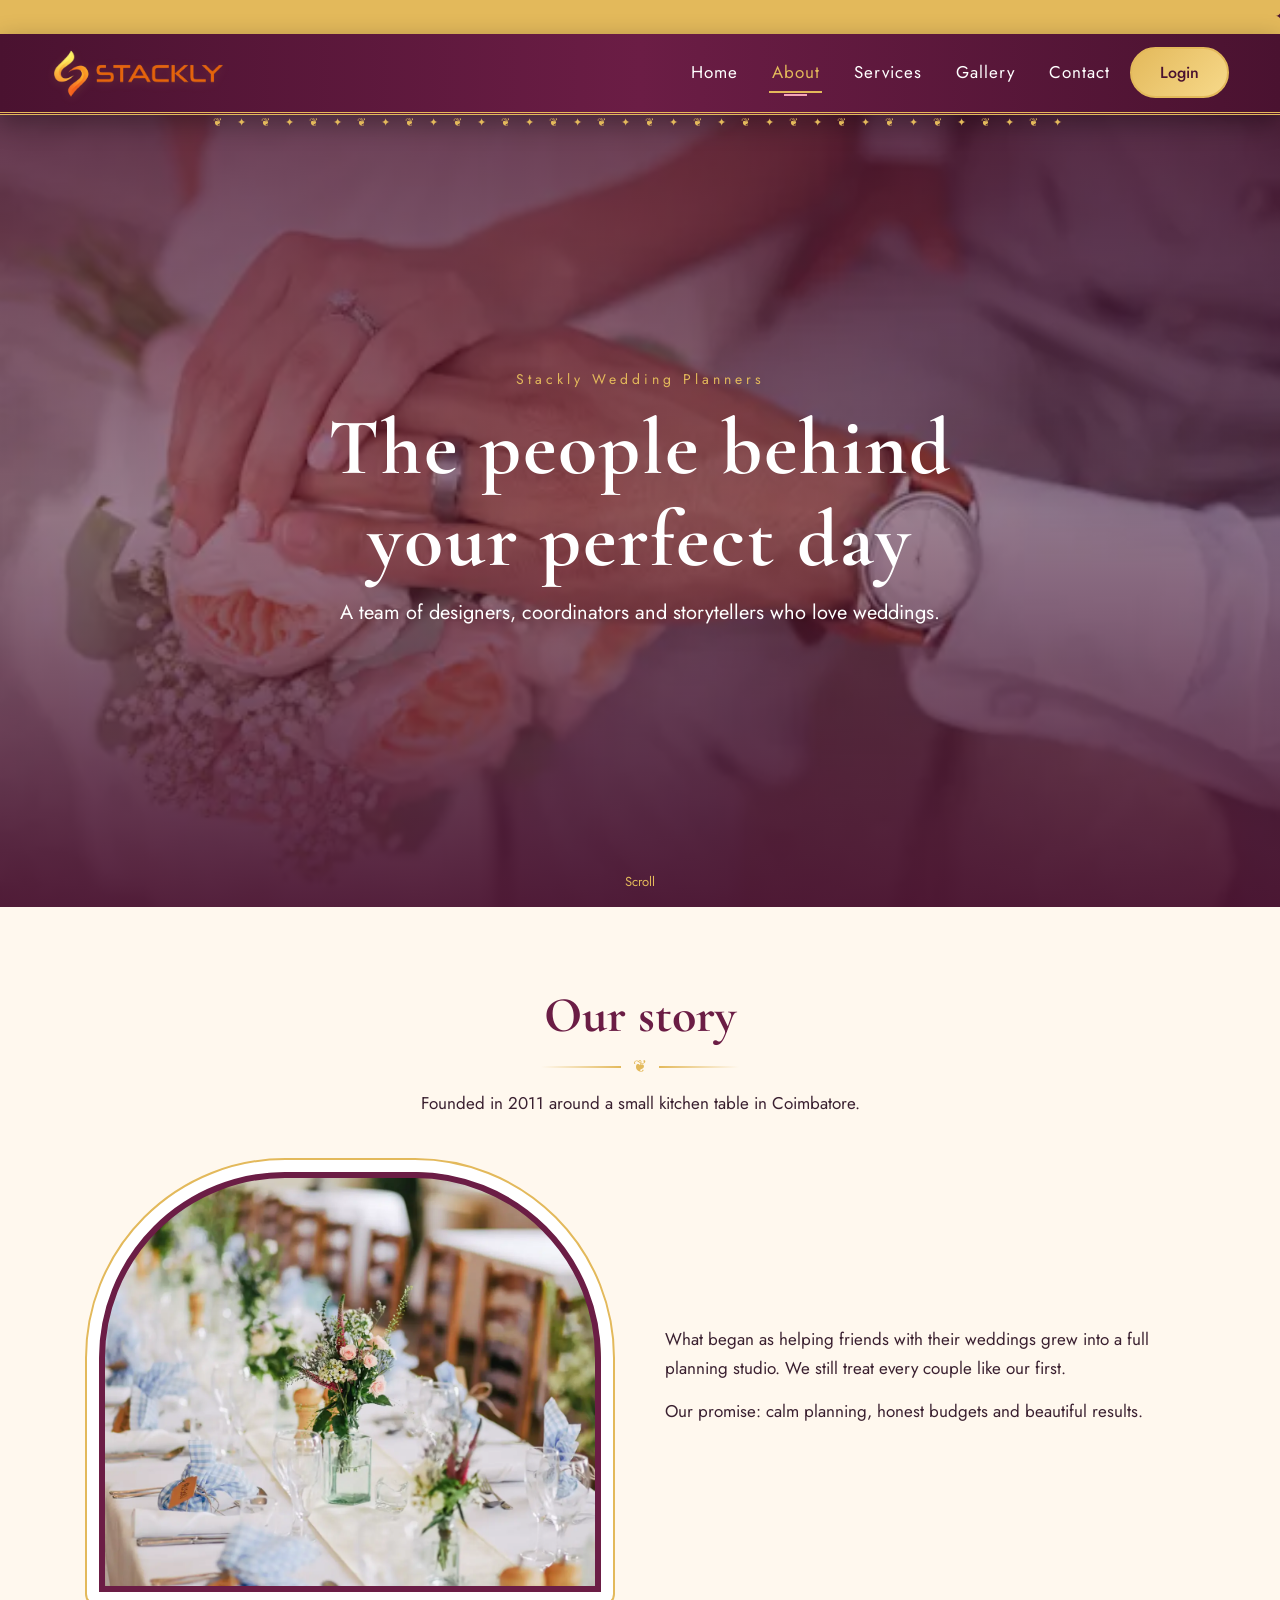
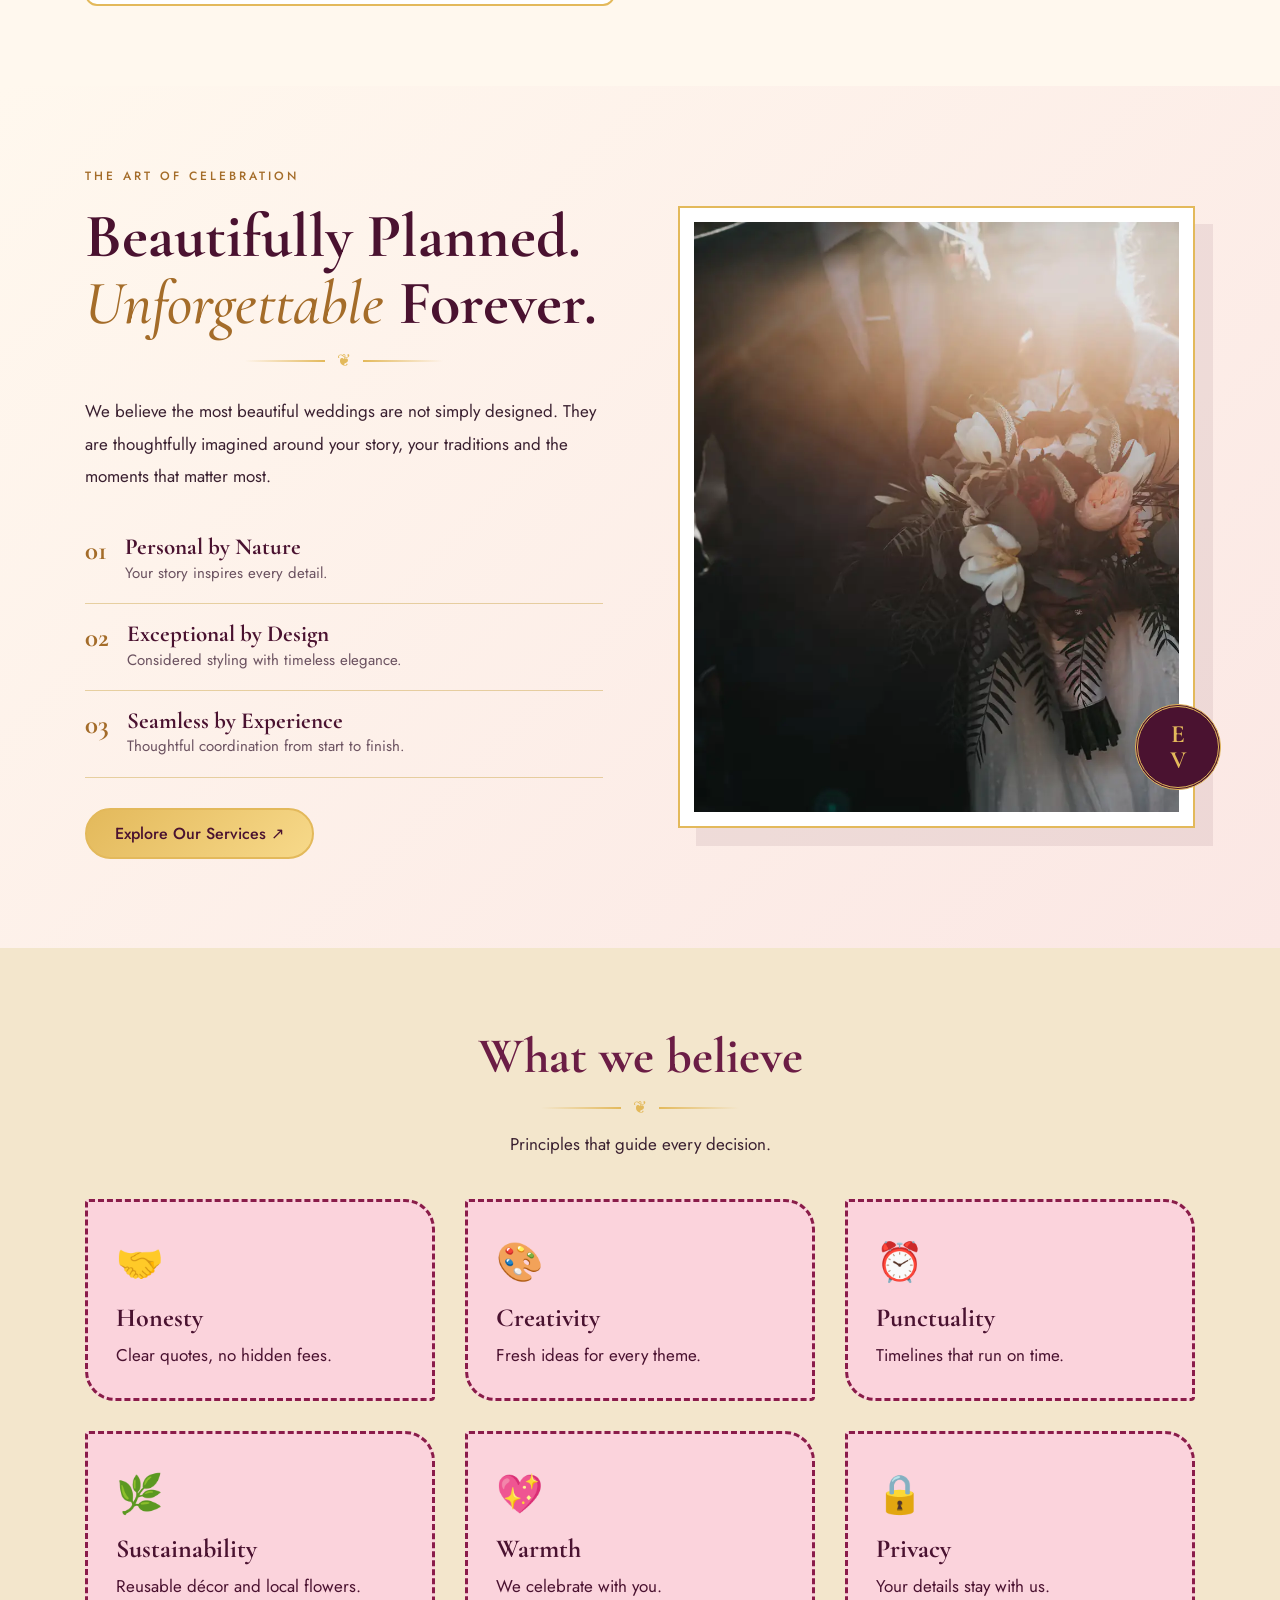
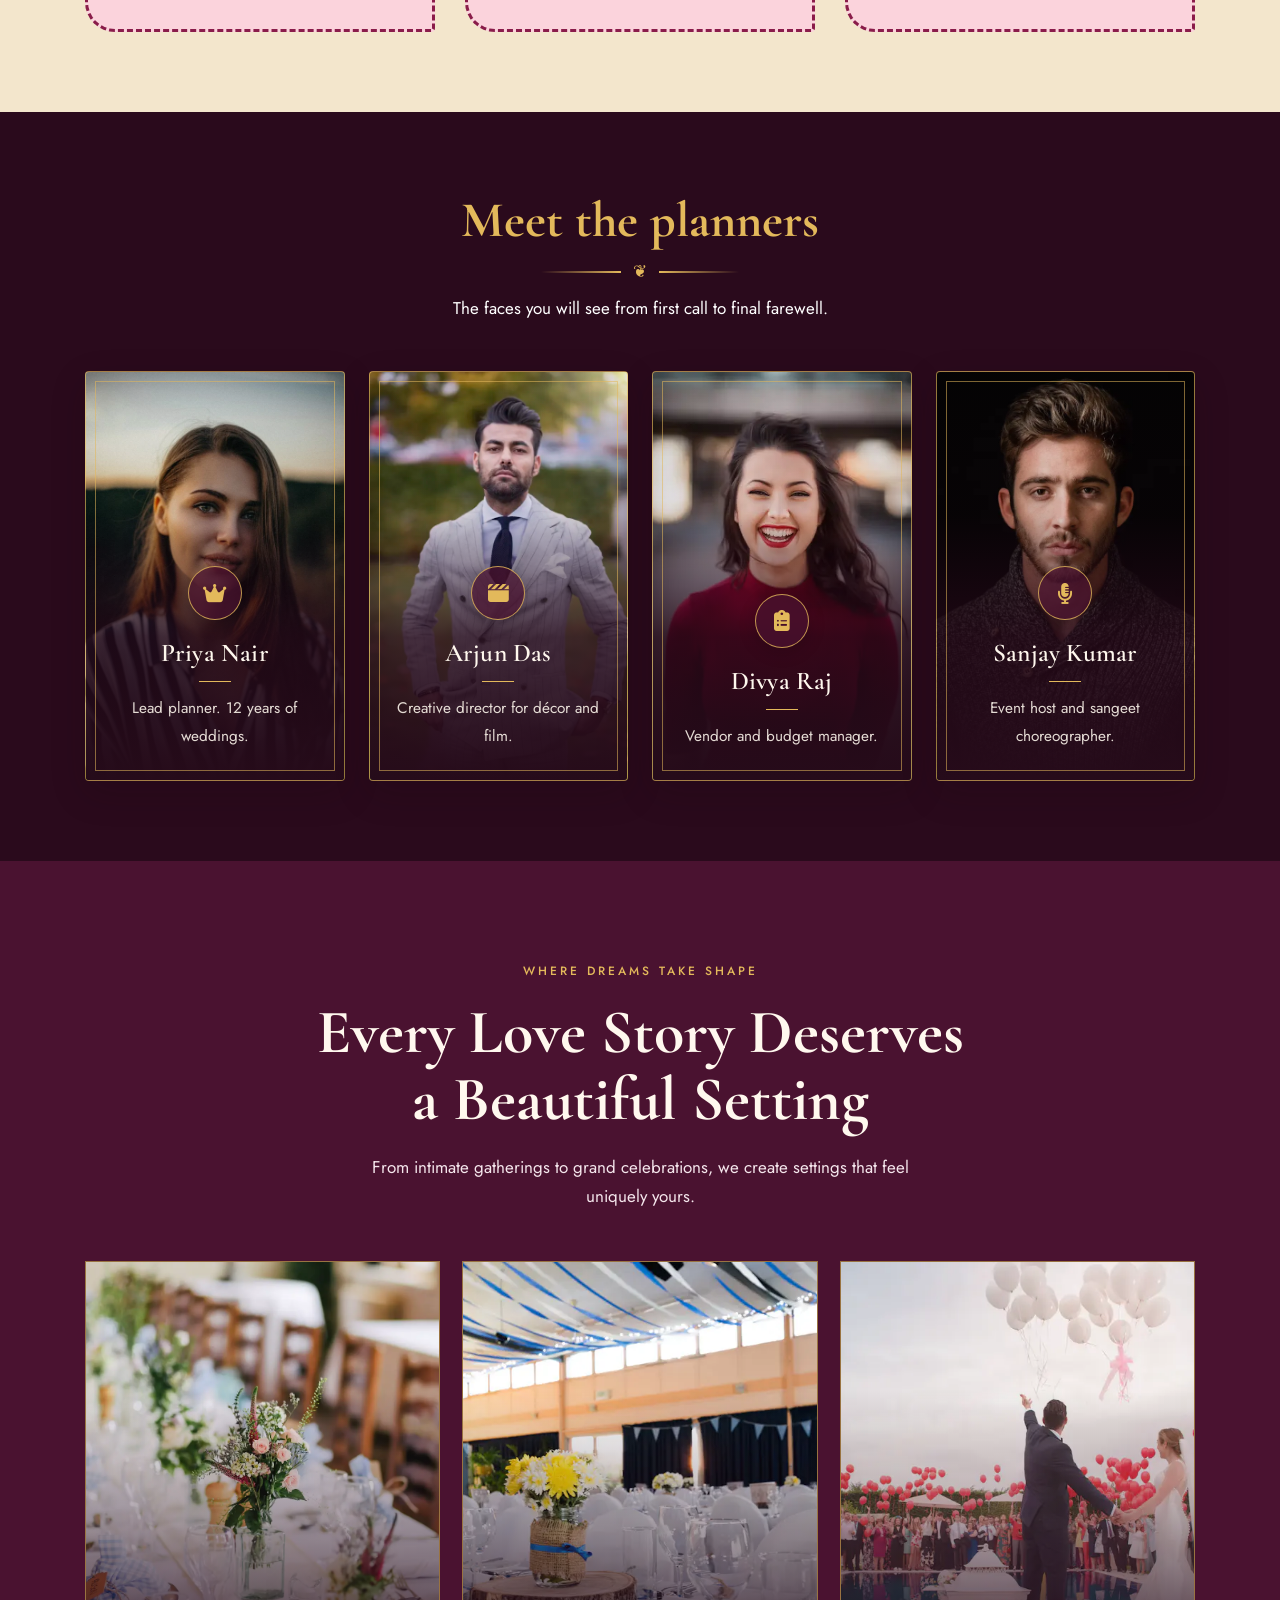
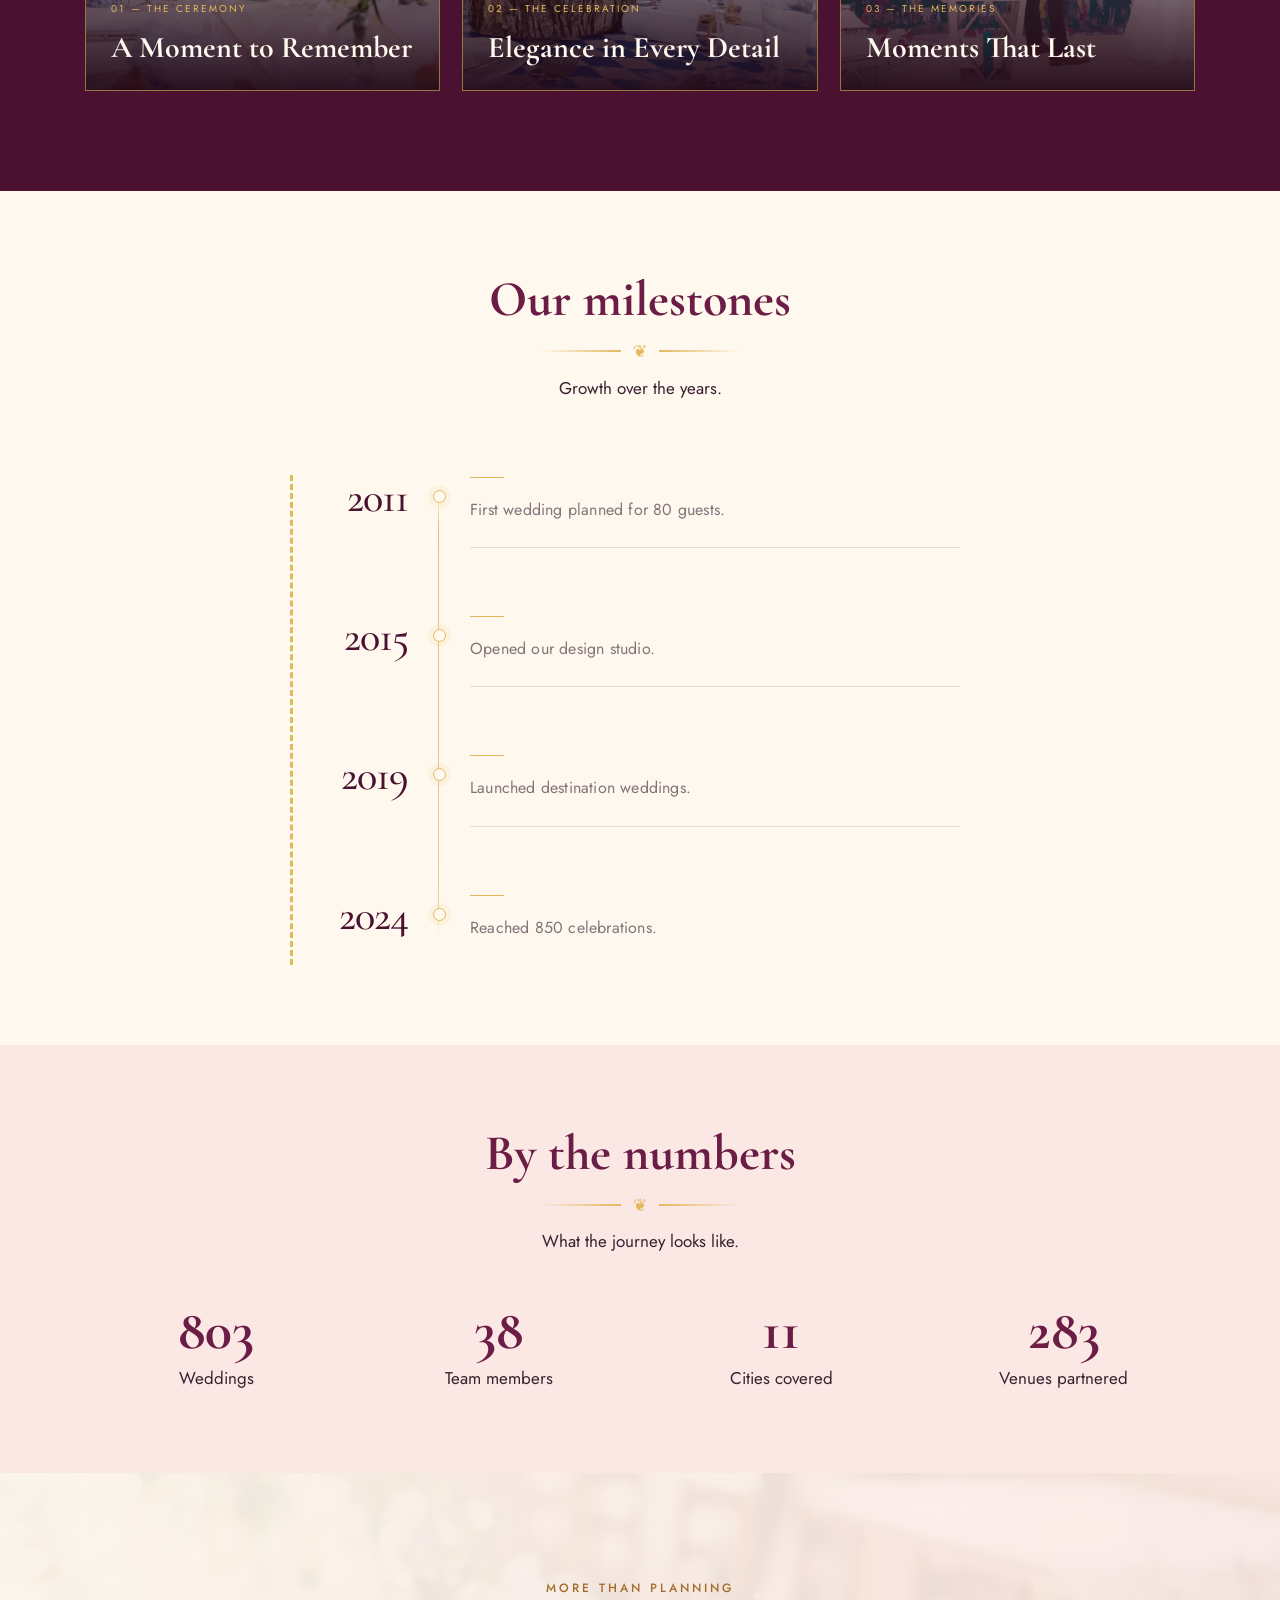
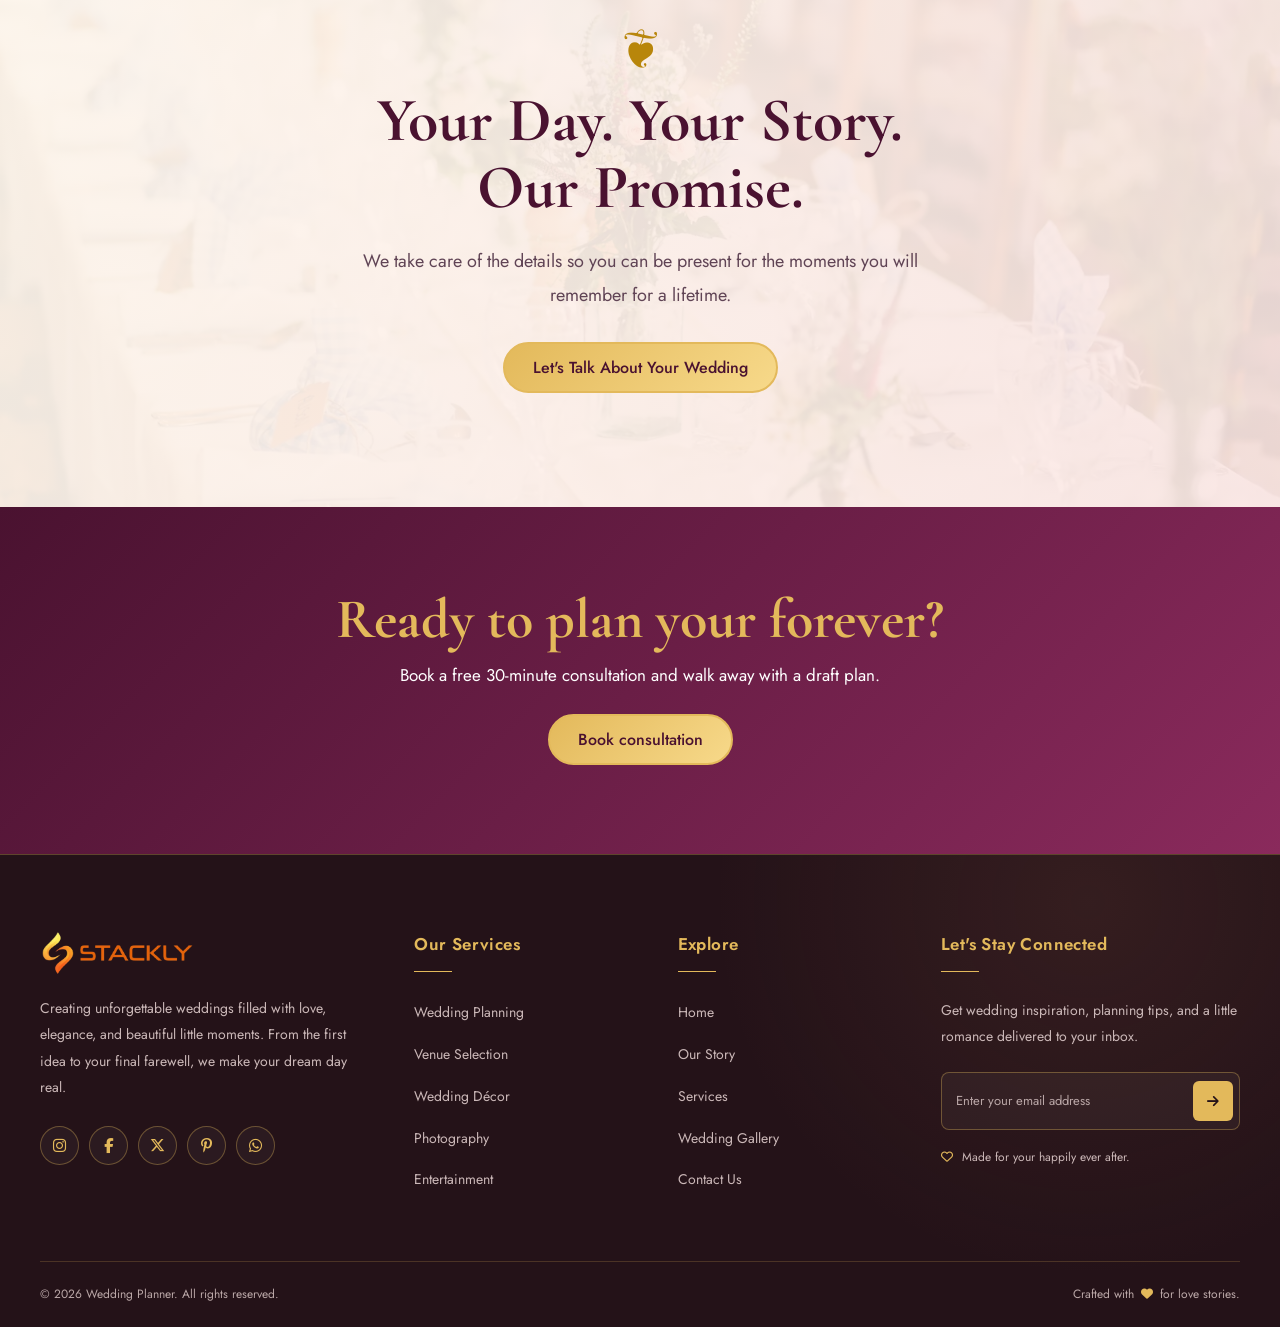
==== about.html @ e162fae7 "first commit" ====
<!doctype html>
<html lang="en">
  <head>
    <meta charset="utf-8" />
    <meta name="viewport" content="width=device-width,initial-scale=1" />
    <title>About | Stackly Wedding Planner</title>
    <link
      rel="stylesheet"
      href="https://cdnjs.cloudflare.com/ajax/libs/font-awesome/6.5.2/css/all.min.css"
    />
    <link rel="stylesheet" href="css/style.css" />
    <link rel="stylesheet" href="css/about.css" />
  </head>
  <body class="p-about">
    <div class="strip">
      <span>✦ Now booking 2026–27 wedding dates ✦ Free consultation ✦</span>
    </div>
    <header class="nav">
      <a class="logo" href="index.html">
        <img src="images/logo.webp"
             alt="Stackly"
             class="logo-img">
      </a>
      <button class="burger" aria-label="Menu" aria-expanded="false">
        <i></i><i></i><i></i>
      </button>
      <nav class="menu">
        <div class="menu-top">❦ Menu ❦</div>
        <a href="index.html" class="">Home</a
        ><a href="about.html" class="on">About</a
        ><a href="services.html" class="">Services</a
        ><a href="gallery.html" class="">Gallery</a
        ><a href="contact.html" class="">Contact</a
        ><button class="btn login-btn" data-login>Login</button>
      </nav>
    </header>
    <div class="shade"></div>






<!-- ================= LOGIN MODAL ================= -->

<div class="modal ev-modal" id="lm" role="dialog"
     aria-modal="true" aria-labelledby="loginTitle" aria-hidden="true">

  <div class="modal-backdrop" data-close></div>

  <div class="box ev-modal-box">

    <button class="x" type="button" aria-label="Close" data-close>×</button>

    <div class="ev-modal-brand">
      <a class="logo" href="index.html">
          <img src="images/logo.webp"
               alt="Stackly"
               class="logo-img">
      </a>
    </div>

    <div class="ev-modal-heading">
      <span class="ev-eyebrow">YOUR FOREVER STARTS HERE</span>
      <h2 id="loginTitle">Welcome <em>back.</em></h2>
      <p class="login-sub">Sign in to continue planning your beautiful day.</p>
      <div class="ev-ornament"><span></span>❦<span></span></div>
    </div>

    <div class="roles">
      <button type="button" class="role-card active" data-role="couple"
              aria-pressed="true">
        <span class="ev-role-icon">♡</span>
        <span><strong>Couple</strong><small>Plan our wedding</small></span>
        <span class="ev-role-check">✓</span>
      </button>

      <button type="button" class="role-card" data-role="planner"
              aria-pressed="false">
        <span class="ev-role-icon">✧</span>
        <span><strong>Planner</strong><small>Manage celebrations</small></span>
        <span class="ev-role-check">✓</span>
      </button>
    </div>

    <form id="loginForm" novalidate>

      <div class="ev-field">
        <label id="emailLabel" for="email">Email Address</label>
        <div class="ev-input-wrap">
          <span class="ev-field-icon">✉</span>
          <input id="email" name="email" type="email"
                 placeholder="you@example.com" autocomplete="email" required>
        </div>
      </div>

      <div class="ev-field">
        <label for="password">Password</label>
        <div class="ev-input-wrap">
          <span class="ev-field-icon">♧</span>
          <input id="password" name="password" type="password"
                 placeholder="Enter your password"
                 autocomplete="current-password" required>
          <button type="button" id="pwdToggle" class="ev-password-toggle"
                  aria-label="Show password"></button>
        </div>
      </div>

      <div class="ev-form-options">
        <label class="check">
          <input type="checkbox" name="remember">
          <span>Remember me</span>
        </label>
        <a href="contact.html">Need help?</a>
      </div>

      <p id="loginError" class="ev-message" role="status"
         aria-live="polite"></p>

      <button class="btn login-btn ev-submit" type="submit">
        <span id="btnText">Sign in as Couple</span>
        <span class="ev-submit-arrow">↗</span>
      </button>
    </form>

    <div class="ev-modal-switch">
      New to Stackly?
      <button type="button" data-open-signup>Create an account ↗</button>
    </div>

    <p class="ev-modal-footnote">♡ &nbsp; Made for your once-in-a-lifetime.</p>
  </div>
</div>


<!-- ================= SIGNUP MODAL ================= -->

<div class="modal ev-modal" id="sm" role="dialog"
     aria-modal="true" aria-labelledby="signupTitle" aria-hidden="true">

  <div class="modal-backdrop" data-close></div>

  <div class="box ev-modal-box ev-signup-box">

    <button class="x" id="signupClose" type="button"
            aria-label="Close">×</button>

    <div class="ev-modal-brand">
      <a class="logo" href="index.html">
          <img src="images/logo.webp"
               alt="Stackly"
               class="logo-img">
      </a>
    </div>

    <div class="ev-modal-heading">
      <span class="ev-eyebrow">BEGIN YOUR NEXT CHAPTER</span>
      <h2 id="signupTitle">Make it <em>forever.</em></h2>
      <p>Create an account to start planning your perfect celebration.</p>
      <div class="ev-ornament"><span></span>❦<span></span></div>
    </div>

    <form id="signupForm" novalidate>

      <div class="ev-field">
        <label for="name">Full Name</label>
        <div class="ev-input-wrap">
          <span class="ev-field-icon">♙</span>
          <input id="name" name="name" type="text"
                 placeholder="Enter your full name" autocomplete="name" required>
        </div>
      </div>

      <div class="ev-field">
        <label for="signupEmail">Email Address</label>
        <div class="ev-input-wrap">
          <span class="ev-field-icon">✉</span>
          <input id="signupEmail" name="email" type="email"
                 placeholder="you@example.com" autocomplete="email" required>
        </div>
      </div>

      <div class="ev-field">
        <label for="signupPassword">Create Password</label>
        <div class="ev-input-wrap">
          <span class="ev-field-icon">♧</span>
          <input id="signupPassword" name="password" type="password"
                 placeholder="Create a strong password"
                 autocomplete="new-password" required>
          <button type="button" id="togglePassword"
                  class="ev-password-toggle" aria-label="Show password">
            <i class="fa-regular fa-eye"></i>
          </button>
        </div>
      </div>

      <div class="ev-field">
        <label for="confirmPassword">Confirm Password</label>
        <div class="ev-input-wrap">
          <span class="ev-field-icon">♧</span>
          <input id="confirmPassword" name="confirmPassword" type="password"
                 placeholder="Re-enter your password"
                 autocomplete="new-password" required>
          <button type="button" id="toggleConfirmPassword"
                  class="ev-password-toggle" aria-label="Show password">
            <i class="fa-regular fa-eye"></i>
          </button>
        </div>
      </div>

      <label class="check-row ev-terms">
        <input type="checkbox" name="terms" required>
        <span>I agree to the <a href="terms.html">Terms</a> and
          <a href="privacy.html">Privacy Policy</a>.</span>
      </label>

      <button class="btn submit-btn ev-submit" type="submit">
        <span>Create Account</span>
        <span class="ev-submit-arrow">↗</span>
      </button>
    </form>

    <div class="ev-modal-switch">
      Already have an account?
      <button type="button" data-open-login>Sign in ↗</button>
    </div>

    <p class="ev-modal-footnote">♡ &nbsp; Your story, beautifully yours.</p>
  </div>
</div>

    <main>

<!-- ======================================================== -->

      <section class="hero">
        <div class="hero-img">
          <img
            class=""
            loading="lazy"
            src="images/img8.webp"
            alt="Wedding moment"
            onerror="this.style.background = '#c9a24b'"
          />
        </div>
        <div class="hero-in">
          <p class="kick">Stackly Wedding Planners</p>
          <h1>The people behind your perfect day</h1>
          <p>
            A team of designers, coordinators and storytellers who love
            weddings.
          </p>
        </div>
        <div class="scroll">Scroll</div>
      </section>

<!-- ======================================================== -->

      <section class="sec ivory" id="">
        <div class="wrap">
          <header class="sh reveal">
            <h2>Our story</h2>
            <div class="orn"><i></i>❦<i></i></div>
            <p>Founded in 2011 around a small kitchen table in Coimbatore.</p>
          </header>
          <div class="split">
            <div class="reveal">
              <div class="frame">
                <img
                  class=""
                  loading="lazy"
                  src="images/img5.webp"
                  alt="Wedding moment"
                  onerror="this.style.background = '#c9a24b'"
                />
              </div>
            </div>
            <div class="reveal">
              <p>
                What began as helping friends with their weddings grew into a
                full planning studio. We still treat every couple like our
                first.
              </p>
              <p>
                Our promise: calm planning, honest budgets and beautiful
                results.
              </p>
            </div>
          </div>
        </div>
      </section>

<!-- ======================================================== -->

<section class="signature sec">
  <div class="wrap signature-layout">
    

    <div class="signature-content reveal">
      <span class="premium-kicker">THE ART OF CELEBRATION</span>
      <h2>Beautifully Planned.<br><em>Unforgettable</em> Forever.</h2>
      <div class="orn"><i></i>❦<i></i></div>

      <p>
        We believe the most beautiful weddings are not simply
        designed. They are thoughtfully imagined around your
        story, your traditions and the moments that matter most.
      </p>

      <div class="signature-points">
        <div>
          <span>01</span>
          <div>
            <h3>Personal by Nature</h3>
            <p>Your story inspires every detail.</p>
          </div>
        </div>
        <div>
          <span>02</span>
          <div>
            <h3>Exceptional by Design</h3>
            <p>Considered styling with timeless elegance.</p>
          </div>
        </div>
        <div>
          <span>03</span>
          <div>
            <h3>Seamless by Experience</h3>
            <p>Thoughtful coordination from start to finish.</p>
          </div>
        </div>
      </div>

      <a href="error.html" class="btn">Explore Our Services ↗</a>
    </div>

    <div class="signature-photo reveal">
      <img
        src="images/img1.webp"
        alt="Elegant wedding celebration"
        loading="lazy"
      />
      <div class="signature-stamp">E<br>V</div>
    </div>

  </div>
</section>

<!-- ======================================================== -->

      <section class="sec champ" id="">
        <div class="wrap">
          <header class="sh reveal">
            <h2>What we believe</h2>
            <div class="orn"><i></i>❦<i></i></div>
            <p>Principles that guide every decision.</p>
          </header>
          <div class="grid">
            <article class="card reveal">
              <span class="ic">🤝</span>
              <h3>Honesty</h3>
              <p>Clear quotes, no hidden fees.</p>
            </article>
            <article class="card reveal">
              <span class="ic">🎨</span>
              <h3>Creativity</h3>
              <p>Fresh ideas for every theme.</p>
            </article>
            <article class="card reveal">
              <span class="ic">⏰</span>
              <h3>Punctuality</h3>
              <p>Timelines that run on time.</p>
            </article>
            <article class="card reveal">
              <span class="ic">🌿</span>
              <h3>Sustainability</h3>
              <p>Reusable décor and local flowers.</p>
            </article>
            <article class="card reveal">
              <span class="ic">💖</span>
              <h3>Warmth</h3>
              <p>We celebrate with you.</p>
            </article>
            <article class="card reveal">
              <span class="ic">🔒</span>
              <h3>Privacy</h3>
              <p>Your details stay with us.</p>
            </article>
          </div>
        </div>
      </section>

<!-- ======================================================== -->

      <section class="sec wine dk" id="">
        <div class="wrap">
          <header class="sh reveal">
            <h2>Meet the planners</h2>
            <div class="orn"><i></i>❦<i></i></div>
            <p>The faces you will see from first call to final farewell.</p>
          </header>
          <div class="grid">
            <article class="card reveal">
              <span class="ic"><i class="fa-solid fa-crown"></i></span>
              <h3>Priya Nair</h3>
              <p>Lead planner. 12 years of weddings.</p>
            </article>
            <article class="card reveal">
              <span class="ic"><i class="fa-solid fa-clapperboard"></i></span>
              <h3>Arjun Das</h3>
              <p>Creative director for décor and film.</p>
            </article>
            <article class="card reveal">
              <span class="ic"><i class="fa-solid fa-clipboard-list"></i></span>
              <h3>Divya Raj</h3>
              <p>Vendor and budget manager.</p>
            </article>
            <article class="card reveal">
              <span class="ic"><i class="fa-solid fa-microphone-lines"></i></span>
              <h3>Sanjay Kumar</h3>
              <p>Event host and sangeet choreographer.</p>
            </article>
          </div>
        </div>
      </section>

<!-- ======================================================== -->

<section class="about-inspiration">
  <div class="wrap">
    <div class="inspiration-heading reveal">
      <span class="premium-kicker">WHERE DREAMS TAKE SHAPE</span>
      <h2>Every Love Story Deserves<br>a Beautiful Setting</h2>
      <p>
        From intimate gatherings to grand celebrations,
        we create settings that feel uniquely yours.
      </p>
    </div>

    <div class="inspiration-grid">
      <a href="error.html" class="inspiration-card reveal">
        <img
          src="images/img5.webp"
          alt="Romantic wedding ceremony"
          loading="lazy"
        />
        <div>
          <span>01 — THE CEREMONY</span>
          <h3>A Moment to Remember</h3>
        </div>
      </a>

      <a href="error.html" class="inspiration-card inspiration-tall reveal">
        <img
          src="images/img4.webp"
          alt="Beautiful wedding reception details"
          loading="lazy"
        />
        <div>
          <span>02 — THE CELEBRATION</span>
          <h3>Elegance in Every Detail</h3>
        </div>
      </a>

      <a href="error.html" class="inspiration-card reveal">
        <img
          src="images/img3.webp"
          alt="Couple celebrating their wedding"
          loading="lazy"
        />
        <div>
          <span>03 — THE MEMORIES</span>
          <h3>Moments That Last</h3>
        </div>
      </a>
    </div>
  </div>
</section>

<!-- ======================================================== -->

      <section class="sec ivory" id="">
        <div class="wrap">
          <header class="sh reveal">
            <h2>Our milestones</h2>
            <div class="orn"><i></i>❦<i></i></div>
            <p>Growth over the years.</p>
          </header>
          <ol class="tl">
            <li class="reveal">
              <h3>2011</h3>
              <p>First wedding planned for 80 guests.</p>
            </li>
            <li class="reveal">
              <h3>2015</h3>
              <p>Opened our design studio.</p>
            </li>
            <li class="reveal">
              <h3>2019</h3>
              <p>Launched destination weddings.</p>
            </li>
            <li class="reveal">
              <h3>2024</h3>
              <p>Reached 850 celebrations.</p>
            </li>
          </ol>
        </div>
      </section>

<!-- ======================================================== -->

      <section class="sec blush" id="">
        <div class="wrap">
          <header class="sh reveal">
            <h2>By the numbers</h2>
            <div class="orn"><i></i>❦<i></i></div>
            <p>What the journey looks like.</p>
          </header>
          <div class="stats">
            <div class="stat reveal">
              <b data-count="850">0</b><span>Weddings</span>
            </div>
            <div class="stat reveal">
              <b data-count="40">0</b><span>Team members</span>
            </div>
            <div class="stat reveal">
              <b data-count="12">0</b><span>Cities covered</span>
            </div>
            <div class="stat reveal">
              <b data-count="300">0</b><span>Venues partnered</span>
            </div>
          </div>
        </div>
      </section>

<!-- ======================================================= -->

<section class="vows-promise">
  <div class="wrap promise-inner reveal">
    <span class="premium-kicker">MORE THAN PLANNING</span>

    <div class="promise-symbol">❦</div>

    <h2>Your Day. Your Story.<br>Our Promise.</h2>

    <p>
      We take care of the details so you can be present
      for the moments you will remember for a lifetime.
    </p>

    <a href="error.html" class="btn">Let's Talk About Your Wedding</a>
  </div>
</section>

<!-- ======================================================== -->
      <section class="sec cta">
        <div class="wrap reveal">
          <h2>Ready to plan your forever?</h2>
          <p>
            Book a free 30-minute consultation and walk away with a draft plan.
          </p>
          <a class="btn" href="error.html">Book consultation</a>
        </div>
      </section>
    </main>

<!-- ==================== Footer ==================== -->


<footer class="site-footer wedding-footer">
  <div class="container">

    <div class="footer-grid">

      <!-- Brand -->
      <div class="footer-brand">
        <a href="index.html" class="brand">
          <img
            src="images/logo.webp"
            alt="Wedding Planner"
            class="brand-logo"
          >
        </a>

        <p>
          Creating unforgettable weddings filled with love,
          elegance, and beautiful little moments. From the first
          idea to your final farewell, we make your dream day real.
        </p>

        <div class="footer-social">
          <a href="error.html" aria-label="Instagram">
            <i class="fa-brands fa-instagram"></i>
          </a>
          <a href="error.html" aria-label="Facebook">
            <i class="fa-brands fa-facebook-f"></i>
          </a>
          <a href="error.html" aria-label="X">
            <i class="fa-brands fa-x-twitter"></i>
          </a>
          <a href="error.html" aria-label="Pinterest">
            <i class="fa-brands fa-pinterest-p"></i>
          </a>
          <a href="error.html" aria-label="WhatsApp">
            <i class="fa-brands fa-whatsapp"></i>
          </a>
        </div>
      </div>

      <!-- Services -->
      <div class="footer-col">
        <h4>Our Services</h4>
        <ul>
          <li><a href="services.html">Wedding Planning</a></li>
          <li><a href="services.html">Venue Selection</a></li>
          <li><a href="services.html">Wedding Décor</a></li>
          <li><a href="services.html">Photography</a></li>
          <li><a href="services.html">Entertainment</a></li>
        </ul>
      </div>

      <!-- Quick Links -->
      <div class="footer-col">
        <h4>Explore</h4>
        <ul>
          <li><a href="index.html">Home</a></li>
          <li><a href="about.html">Our Story</a></li>
          <li><a href="services.html">Services</a></li>
          <li><a href="gallery.html">Wedding Gallery</a></li>
          <li><a href="contact.html">Contact Us</a></li>
        </ul>
      </div>

      <!-- Newsletter -->
      <div class="footer-col footer-news">
        <h4>Let's Stay Connected</h4>
        <p>
          Get wedding inspiration, planning tips, and a little
          romance delivered to your inbox.
        </p>

        <form class="footer-news-form"
              onsubmit="window.location.href='error.html'; return false;">
          <input
            type="email"
            placeholder="Enter your email address"
            aria-label="Email address"
            required
          >
          <button type="submit" aria-label="Subscribe">
            <i class="fa-solid fa-arrow-right"></i>
          </button>
        </form>

        <span class="footer-note">
          <i class="fa-regular fa-heart"></i>
          Made for your happily ever after.
        </span>
      </div>

    </div>

    <!-- Bottom -->
    <div class="footer-bottom">
      <span>
        &copy; <span id="footer-year"></span>
        Wedding Planner. All rights reserved.
      </span>

      <span class="footer-credit">
        Crafted with <i class="fa-solid fa-heart"></i> for love stories.
      </span>
    </div>

  </div>
</footer>

    <script src="js/common.js"></script>
    <script src="js/login.js"></script>
    <script src="js/signup.js"></script>
    <script src="js/about.js"></script>
  </body>
</html>
---- css/style.css ----
@import url('https://fonts.googleapis.com/css2?family=Cormorant+Garamond:wght@500;700&family=Jost:wght@300;400;500&display=swap');
:root{--wine:#4a1230;--wine2:#6b1d45;--gold:#e3b95b;--rose:#f4a6b8;--ivory:#fff8ee;--blush:#fbe7e4;--champ:#f3e6cc}
*{box-sizing:border-box;margin:0}html{scroll-behavior:smooth}
body{font:400 17px/1.7 Jost,sans-serif;color:#3a2030;background:var(--wine);overflow-x:hidden}
h1,h2,h3,.logo span{font-family:'Cormorant Garamond',serif;line-height:1.15}
.wrap{max-width:1150px;margin:auto;padding:0 20px}img{max-width:100%;display:block}
.strip{background:var(--gold);color:var(--wine);text-align:center;font-size:14px;padding:5px;overflow:hidden;white-space:nowrap}
.strip span{display:inline-block;animation:mq 18s linear infinite;padding-left:100%}@keyframes mq{to{transform:translateX(-100%)}}
.nav{position:sticky;top:0;z-index:50;display:flex;justify-content:space-between;align-items:center;padding:10px 4%;background:linear-gradient(90deg,var(--wine),var(--wine2),var(--wine));border-bottom:3px double var(--gold);box-shadow:0 8px 25px #0005}
.nav::after{content:"❦ ✦ ❦ ✦ ❦ ✦ ❦ ✦ ❦ ✦ ❦ ✦ ❦ ✦ ❦ ✦ ❦ ✦ ❦ ✦ ❦ ✦ ❦ ✦ ❦ ✦ ❦ ✦ ❦ ✦ ❦ ✦ ❦ ✦ ❦ ✦";position:absolute;left:0;right:0;bottom:-20px;font-size:11px;color:var(--gold);text-align:center;overflow:hidden;white-space:nowrap;letter-spacing:6px;pointer-events:none}
.logo{display:flex;align-items:center;gap:8px;text-decoration:none;color:var(--gold);font-size:28px}.logo svg{animation:spin 8s ease-in-out infinite}@keyframes spin{50%{transform:rotate(20deg) scale(1.1)}}
.menu{display:flex;align-items:center;gap:6px}.menu-top{display:none}
.menu a{color:#fff;text-decoration:none;padding:8px 14px;position:relative;letter-spacing:1px}
.menu a::before,.menu a::after{content:"";position:absolute;left:50%;bottom:2px;width:0;height:2px;background:var(--gold);transition:.4s}
.menu a::after{bottom:-1px;background:var(--rose)}.menu a:hover::before,.menu a.on::before{width:70%;left:15%}.menu a:hover::after,.menu a.on::after{width:30%;left:35%}
.menu a.on{color:var(--gold)}
.btn{display:inline-block;padding:12px 28px;border:2px solid var(--gold);border-radius:40px;background:linear-gradient(135deg,var(--gold),#f7d98a);color:var(--wine);font:500 16px Jost;cursor:pointer;text-decoration:none;position:relative;overflow:hidden;transition:.3s}
.btn::after{content:"";position:absolute;top:0;left:-80%;width:50%;height:100%;background:#fff8;transform:skewX(-25deg);animation:shine 3s infinite}@keyframes shine{to{left:150%}}
.btn:hover{transform:translateY(-3px);box-shadow:0 8px 20px #0006}.btn.ghost{background:transparent;color:#fff}
.burger{display:none;background:none;border:2px solid var(--gold);border-radius:8px;padding:8px;cursor:pointer;z-index:70}.burger i{display:block;width:24px;height:2px;background:var(--gold);margin:5px 0;transition:.3s}
.hero{position:relative;min-height:88vh;display:grid;place-items:center;text-align:center;color:#fff;overflow:hidden}
.hero-img,.hero-img img{position:absolute;inset:0;width:100%;height:100%;object-fit:cover}.hero-img img{animation:kb 20s ease-in-out infinite alternate}@keyframes kb{to{transform:scale(1.15)}}
.hero::before{content:"";position:absolute;inset:0;background:linear-gradient(#4a1230cc,#4a123088 50%,#4a1230ee);z-index:1}
.hero-in{position:relative;z-index:2;max-width:800px;padding:20px}.hero h1{font-size:clamp(40px,7vw,80px);margin:10px 0;animation:rise 1.2s both}
.hero-in>p:not(.kick){font-size:20px;margin-bottom:24px;animation:rise 1.2s .3s both}.hero-in .btn{animation:rise 1.2s .6s both}.kick{color:var(--gold);letter-spacing:4px;font-size:14px}
@keyframes rise{from{opacity:0;transform:translateY(40px);filter:blur(8px)}}
.scroll{position:absolute;bottom:14px;z-index:2;color:var(--gold);font-size:13px;animation:bob 2s infinite}@keyframes bob{50%{transform:translateY(8px)}}
.sec{padding:80px 0}.ivory{background:var(--ivory)}.blush{background:var(--blush)}.champ{background:var(--champ)}.wine{background:#2a0a1c}.dk,.dk .sh h2,.dk .sh p,.dk .tl p,.dk .tl h3,.dk summary,.dk .faq p,.dk .stat{color:#fff}
.sh{text-align:center;margin-bottom:40px}.sh h2{font-size:clamp(32px,4.5vw,50px);color:var(--wine2)}.sh p{max-width:600px;margin:auto}.dk .sh h2{color:var(--gold)}
.orn{display:flex;align-items:center;justify-content:center;gap:12px;color:var(--gold);margin:8px 0}.orn i{width:80px;height:2px;background:linear-gradient(90deg,transparent,var(--gold))}.orn i:last-child{transform:scaleX(-1)}
.grid{display:grid;grid-template-columns:repeat(auto-fit,minmax(250px,1fr));gap:26px}
.card{padding:28px;transition:.4s}.card:hover{transform:translateY(-8px) rotate(var(--r,0deg))}.card h3{font-size:26px;margin:8px 0}.ic{font-size:38px;display:inline-block;animation:pop 3s infinite}@keyframes pop{50%{transform:scale(1.2) rotate(8deg)}}
.split{display:grid;grid-template-columns:1fr 1fr;gap:50px;align-items:center}.split.rev>:first-child{order:2}.split p{margin-bottom:14px}
.frame{padding:12px;border:2px solid var(--gold);outline:6px solid var(--wine2);outline-offset:-20px;border-radius:200px 200px 12px 12px;overflow:hidden;background:#fff}.frame img{border-radius:190px 190px 6px 6px;width:100%;height:420px;object-fit:cover}
.ticks{list-style:none;margin-bottom:20px}.ticks li::before{content:"❤ ";color:#c2185b}
.count{text-align:center}.count input{padding:10px;border:2px solid var(--wine2);border-radius:10px;font:inherit;margin-bottom:20px}
#cd{display:flex;gap:16px;justify-content:center;flex-wrap:wrap}#cd div{width:120px;padding:18px;background:var(--wine);color:var(--gold);border:3px double var(--gold);border-radius:50% 50% 12px 12px;font-size:14px}#cd b{display:block;font:700 40px 'Cormorant Garamond'}
.stats{display:grid;grid-template-columns:repeat(auto-fit,minmax(200px,1fr));gap:20px;text-align:center}.stat b{display:block;font:700 56px 'Cormorant Garamond';color:var(--wine2)}.dk .stat b{color:var(--gold)}
.tl{list-style:none;max-width:700px;margin:auto;border-left:3px dashed var(--gold);padding-left:30px}.tl li{position:relative;margin-bottom:30px}.tl li::before{content:"♥";position:absolute;left:-46px;color:var(--rose);background:#2a0a1c;border-radius:50%;width:30px;height:30px;text-align:center;line-height:30px;animation:pulse 2s infinite}.tl h3{color:var(--wine2);font-size:26px}.dk .tl h3{color:var(--gold)}
@keyframes pulse{50%{transform:scale(1.25)}}
.faq{max-width:760px;margin:auto}.faq details{border:2px solid var(--gold);border-radius:12px;margin-bottom:12px;padding:14px 20px;background:#ffffff14}.faq summary{cursor:pointer;font-weight:500}.faq details[open]{animation:rise .5s}
.filters{display:flex;gap:10px;justify-content:center;margin-bottom:26px;flex-wrap:wrap}.filters button{padding:8px 22px;border:2px solid var(--wine2);background:#fff;color:var(--wine2);border-radius:30px;cursor:pointer;font:inherit}.filters .on{background:var(--wine2);color:#fff}
.gal{columns:3 240px;column-gap:18px}.gi{break-inside:avoid;margin-bottom:18px;position:relative;border:3px solid var(--gold);overflow:hidden;border-radius:8px}.gi img{width:100%;cursor:zoom-in;transition:.6s}.gi:hover img{transform:scale(1.1)}.gi figcaption{position:absolute;bottom:0;left:0;right:0;padding:8px;background:#4a1230cc;color:#fff;text-align:center}
.lb{position:fixed;inset:0;background:#000d;z-index:200;display:grid;place-items:center;cursor:zoom-out}.lb img{max-height:90vh;border:4px solid var(--gold)}
.form{max-width:640px;margin:auto;display:grid;gap:14px}.form input,.form textarea,#lf input{padding:14px;border:2px solid var(--wine2);border-radius:10px;font:inherit;background:#fff;color:#3a2030}.form .bad{border-color:#d00;background:#ffe5e5}#fm{color:var(--wine2);font-weight:500}
.cta{background:linear-gradient(135deg,var(--wine),#8a2a5c);color:#fff;text-align:center}.cta h2{font-size:clamp(32px,5vw,56px);color:var(--gold)}.cta p{margin:10px 0 24px}

.reveal{opacity:0;transform:translateY(30px) scale(.97);transition:1s cubic-bezier(.2,.8,.2,1)}.reveal.in{opacity:1;transform:none}
.petal{position:fixed;top:-40px;z-index:40;pointer-events:none;border-radius:150% 0 150% 0;opacity:.85;animation:fall linear infinite}
@keyframes fall{0%{transform:translate3d(0,0,0) rotate3d(1,1,0,0)}25%{transform:translate3d(40px,28vh,0) rotate3d(1,1,0,180deg)}50%{transform:translate3d(-40px,56vh,0) rotate3d(1,0,1,360deg)}75%{transform:translate3d(40px,84vh,0) rotate3d(0,1,1,540deg)}100%{transform:translate3d(-20px,115vh,0) rotate3d(1,1,1,720deg);opacity:.3}}
.modal{position:fixed;inset:0;background:#2a0a1ccc;z-index:300;display:none;place-items:center;padding:16px}.modal.open{display:grid;animation:fade .3s}@keyframes fade{from{opacity:0}}
.box{position:relative;width:min(400px,100%);background:var(--ivory);padding:34px 28px;border:4px double var(--gold);border-radius:20px;animation:rise .6s}.box h2{color:var(--wine2);text-align:center;margin-bottom:16px;font-size:34px}
.x{position:absolute;top:10px;right:10px;width:36px;height:36px;border-radius:50%;border:2px solid var(--wine2);background:#fff;color:var(--wine2);cursor:pointer;font-size:16px;transition:.3s}.x:hover{background:var(--wine2);color:#fff;transform:rotate(90deg)}
.roles{display:flex;gap:8px;margin-bottom:16px}.roles button{flex:1;padding:10px;border:2px solid var(--wine2);background:#fff;color:var(--wine2);border-radius:10px;cursor:pointer;font:inherit}.roles .on{background:var(--wine2);color:#fff}#lf{display:grid;gap:12px}#lmsg{text-align:center;color:var(--wine2)}
.shade{display:none}

@media(prefers-reduced-motion:reduce){*{animation:none!important;transition:none!important}.reveal{opacity:1;transform:none}}






/* ================================
   Stackly — MOBILE SIDEBAR FIX
================================ */

@media (max-width: 900px) {
  .nav {
    position: sticky;
    top: 0;
    z-index: 100;
  }

  .burger {
    display: block;
    position: relative;
    z-index: 102;
    flex-shrink: 0;
  }

  .menu {
    position: fixed;
    top: 0;
    right: 0;
    bottom: 0;

    width: min(320px, 82vw);
    height: 100vh;
    height: 100dvh;
    min-width: 0;

    display: flex;
    flex-direction: column;
    align-items: stretch;
    justify-content: flex-start;
    gap: 8px;

    padding: 75px 20px 24px;

    background: linear-gradient(
      180deg,
      var(--wine),
      #2a0a1c
    );

    border-left: 3px double var(--gold);

    transform: translateX(105%);
    visibility: hidden;
    pointer-events: none;

    overflow-y: auto;
    overscroll-behavior: contain;
    -webkit-overflow-scrolling: touch;

    transition:
      transform 0.35s ease,
      visibility 0.35s ease;

    z-index: 101;
  }

  .menu.open {
    transform: translateX(0);
    visibility: visible;
    pointer-events: auto;
  }

  .menu-top {
    display: block;
    color: var(--gold);
    text-align: center;
    font: 700 25px 'Cormorant Garamond', serif;
    margin-bottom: 18px;
    pointer-events: none;
  }

  .menu a {
    display: block;
    width: 100%;
    padding: 13px 10px;
    color: #fff;
    text-align: center;
    text-decoration: none;
    font-size: 17px;
    border-bottom: 1px dashed #e3b95b66;
  }

  .menu a::before,
  .menu a::after {
    pointer-events: none;
  }

  .menu .login-btn {
    display: block;
    width: 100%;
    min-height: 48px;
    margin-top: 20px;
    flex-shrink: 0;
    position: relative;
    z-index: 2;
  }

  .shade {
    display: block;
    position: fixed;
    inset: 0;
    background: rgba(0, 0, 0, 0.65);

    opacity: 0;
    visibility: hidden;
    pointer-events: none;

    transition:
      opacity 0.3s ease,
      visibility 0.3s ease;

    z-index: 99;
  }

  .shade.open {
    opacity: 1;
    visibility: visible;
    pointer-events: auto;
  }

  .burger.open {
    position: fixed;
    top: 12px;
    right: 16px;
  }

  .burger.open i:nth-child(1) {
    transform: translateY(7px) rotate(45deg);
  }

  .burger.open i:nth-child(2) {
    opacity: 0;
  }

  .burger.open i:nth-child(3) {
    transform: translateY(-7px) rotate(-45deg);
  }

  .nav::after {
    display: none;
  }
}


/* ============================================================================================================================== */

/* Premium Navbar Logo */
.logo {
  display: inline-flex;
  align-items: center;
  justify-content: center;
  flex-shrink: 0;
  text-decoration: none;
  line-height: 0;
  position: relative;
  transition: transform 0.35s ease;
}

.logo-img {
  display: block;
  width: 175px;
  height: 58px;
  object-fit: contain;
  object-position: left center;
  filter: drop-shadow(0 2px 5px rgba(227, 185, 91, 0.12));
  transition:
    transform 0.35s ease,
    filter 0.35s ease;
}

/* Elegant hover effect */
.logo:hover .logo-img {
  transform: scale(1.04);
  filter: drop-shadow(0 3px 9px rgba(227, 185, 91, 0.3));
}

/* Keyboard accessibility */
.logo:focus-visible {
  outline: 2px solid #e3b95b;
  outline-offset: 5px;
  border-radius: 4px;
}

/* Tablet */
@media (max-width: 768px) {
  .logo-img {
    width: 150px;
    height: 52px;
  }
}

/* Mobile */
@media (max-width: 480px) {
  .logo-img {
    width: 125px;
    height: 46px;
  }
}

/* =========================================
   Stackly — PREMIUM AUTH MODALS
========================================= */

.ev-modal {
  position: fixed;
  inset: 0;
  z-index: 9999;
  display: none;
  align-items: center;
  justify-content: center;
  padding: 24px;
  overflow-y: auto;
  background: rgba(31, 7, 21, 0.72);
  backdrop-filter: blur(9px);
  -webkit-backdrop-filter: blur(9px);
}

.ev-modal.open,
.ev-modal.show {
  display: flex;
}

.ev-modal .modal-backdrop {
  position: fixed;
  inset: 0;
  cursor: default;
}

.ev-modal .ev-modal-box {
  position: relative;
  z-index: 1;
  width: min(100%, 465px);
  max-height: calc(100vh - 48px);
  margin: auto;
  padding: 35px 38px 25px;
  overflow-y: auto;
  border: 1px solid rgba(201, 164, 94, 0.5);
  border-radius: 5px;
  color: #4a1230;
  background:
    radial-gradient(circle at 100% 0%, rgba(227,185,91,.12), transparent 30%),
    #fffaf3;
  box-shadow: 0 28px 90px rgba(23, 4, 15, 0.36);
  animation: evModalEnter .35s ease both;
}

.ev-modal .x {
  position: absolute;
  top: 17px;
  right: 17px;
  z-index: 2;
  display: grid;
  place-items: center;
  width: 34px;
  height: 34px;
  padding: 0;
  border: 1px solid #eadfd6;
  border-radius: 50%;
  color: #6b1d45;
  background: #fffdf9;
  font-size: 22px;
  line-height: 1;
  cursor: pointer;
  transition: color .25s ease, background .25s ease, transform .25s ease;
}

.ev-modal .x:hover {
  color: #fffaf3;
  background: #4a1230;
  transform: rotate(90deg);
}

.ev-modal-brand {
  display: flex;
  align-items: center;
  justify-content: center;
  gap: 11px;
  margin: 0 0 25px;
  color: #4a1230;
  font-size: 10px;
  font-weight: 700;
  letter-spacing: 2.5px;
}

.ev-modal-brand > span:last-child i {
  color: #a47c45;
  font-style: normal;
}

.ev-monogram {
  display: grid;
  place-items: center;
  width: 39px;
  height: 39px;
  border: 1px solid #c9a45e;
  border-radius: 50%;
  color: #4a1230;
  font-family: "Cormorant Garamond", serif;
  font-size: 21px;
  letter-spacing: -3px;
}

.ev-monogram span {
  margin-left: 2px;
}

.ev-modal-heading {
  margin-bottom: 23px;
  text-align: center;
}

.ev-eyebrow {
  display: block;
  margin-bottom: 8px;
  color: #a47c45;
  font-size: 9px;
  font-weight: 700;
  letter-spacing: 2px;
}

.ev-modal-heading h2 {
  margin: 0 0 9px;
  color: #4a1230;
  font-family: "Cormorant Garamond", serif;
  font-size: clamp(36px, 6vw, 47px);
  font-weight: 500;
  line-height: 1.05;
}

.ev-modal-heading h2 em {
  color: #a47c45;
  font-weight: 400;
}

.ev-modal-heading > p {
  max-width: 330px;
  margin: 0 auto;
  color: #897779;
  font-size: 12px;
  line-height: 1.8;
}

.ev-ornament {
  display: flex;
  align-items: center;
  justify-content: center;
  gap: 12px;
  margin-top: 15px;
  color: #b28b49;
  font-size: 18px;
}

.ev-ornament span {
  width: 42px;
  height: 1px;
  background: #d9c29b;
}

/* Role cards */

.ev-modal .roles {
  display: grid;
  grid-template-columns: repeat(2, minmax(0, 1fr));
  gap: 10px;
  margin-bottom: 22px;
}

.ev-modal .role-card {
  position: relative;
  display: flex;
  align-items: center;
  gap: 10px;
  min-width: 0;
  min-height: 69px;
  padding: 11px;
  border: 1px solid #eadfd6;
  border-radius: 3px;
  color: #4a1230;
  background: #fffdf9;
  text-align: left;
  cursor: pointer;
  transition: border-color .25s ease, background .25s ease;
}

.ev-modal .role-card:hover,
.ev-modal .role-card.active,
.ev-modal .role-card.on {
  border-color: #b28b49;
  background: #f8eee4;
}

.ev-role-icon {
  display: grid;
  flex: 0 0 32px;
  place-items: center;
  width: 32px;
  height: 32px;
  border: 1px solid #e3cfad;
  border-radius: 50%;
  color: #a47c45;
  font-size: 18px;
}

.ev-modal .role-card > span:nth-child(2) {
  display: flex;
  flex: 1;
  flex-direction: column;
  gap: 4px;
  min-width: 0;
}

.ev-modal .role-card strong {
  font-size: 12px;
  font-weight: 600;
}

.ev-modal .role-card small {
  color: #8c7b7d;
  font-size: 9px;
  line-height: 1.4;
}

.ev-role-check {
  display: none;
  color: #a47c45;
  font-size: 12px;
}

.ev-modal .role-card.active .ev-role-check,
.ev-modal .role-card.on .ev-role-check {
  display: inline;
}

/* Form fields */

.ev-modal .ev-field {
  margin-bottom: 17px;
}

.ev-modal .ev-field label {
  display: block;
  margin-bottom: 8px;
  color: #5d424d;
  font-size: 11px;
  font-weight: 600;
}

.ev-input-wrap {
  display: flex;
  align-items: center;
  min-width: 0;
  height: 49px;
  border: 1px solid #e4d9d1;
  border-radius: 3px;
  background: #fffdf9;
  transition: border-color .25s ease, box-shadow .25s ease;
}

.ev-input-wrap:focus-within {
  border-color: #b28b49;
  box-shadow: 0 0 0 3px rgba(201, 164, 94, .12);
}

.ev-field-icon {
  display: grid;
  flex: 0 0 42px;
  place-items: center;
  color: #a38b79;
  font-size: 16px;
}

.ev-input-wrap input {
  width: 100%;
  min-width: 0;
  height: 100%;
  padding: 0 8px 0 0;
  border: 0;
  outline: 0;
  color: #4a1230;
  background: transparent;
  font: 12px "Jost", sans-serif;
}

.ev-input-wrap input::placeholder {
  color: #b3a5a0;
}

.ev-password-toggle {
  display: grid;
  flex: 0 0 42px;
  place-items: center;
  height: 100%;
  padding: 0;
  border: 0;
  color: #9b827c;
  background: transparent;
  cursor: pointer;
}

.ev-password-toggle:hover {
  color: #4a1230;
}

/* Remember and help links */

.ev-form-options {
  display: flex;
  align-items: center;
  justify-content: space-between;
  gap: 12px;
  margin: 1px 0 19px;
}

.ev-modal .check {
  display: flex;
  align-items: center;
  gap: 7px;
  color: #76666a;
  font-size: 10px;
  cursor: pointer;
}

.ev-modal .check input,
.ev-modal .check-row input {
  accent-color: #4a1230;
}

.ev-form-options a {
  color: #875d38;
  font-size: 10px;
}

.ev-form-options a:hover,
.ev-modal .ev-terms a:hover {
  text-decoration: underline;
  text-underline-offset: 3px;
}

/* Submit buttons */

.ev-modal .ev-submit {
  position: relative;
  display: flex;
  align-items: center;
  justify-content: center;
  gap: 10px;
  width: 100%;
  min-height: 50px;
  padding: 13px 18px;
  border: 1px solid #4a1230;
  border-radius: 3px;
  color: #fffaf3;
  background: #4a1230;
  font-size: 12px;
  font-weight: 600;
  letter-spacing: .4px;
  cursor: pointer;
  transition: background .25s ease, box-shadow .25s ease;
}

.ev-modal .ev-submit:hover:not(:disabled) {
  background: #6b1d45;
  box-shadow: 0 7px 20px rgba(74, 18, 48, .16);
}

.ev-modal .ev-submit:disabled {
  opacity: .8;
  cursor: wait;
}

.ev-submit-arrow {
  font-size: 16px;
}

.ev-modal .login-spinner {
  display: inline-block;
  width: 15px;
  height: 15px;
  border: 2px solid rgba(255,255,255,.4);
  border-top-color: #fff;
  border-radius: 50%;
  animation: evModalSpin .7s linear infinite;
}

/* Messages */

.ev-modal .ev-message,
.ev-modal #signupMessage {
  display: none;
  margin: 0 0 13px;
  padding: 10px 12px;
  border: 1px solid #ecd7d2;
  border-radius: 3px;
  color: #a33e43;
  background: #fff2ef;
  font-size: 11px;
  line-height: 1.6;
  overflow-wrap: anywhere;
}

.ev-modal .ev-message.show,
.ev-modal #signupMessage.show {
  display: block;
}

.ev-modal .ev-message.success,
.ev-modal #signupMessage.success {
  border-color: #cfe4d7;
  color: #24724b;
  background: #eff8f1;
}

.ev-modal #signupMessage.error {
  border-color: #ecd7d2;
  color: #a33e43;
  background: #fff2ef;
}

/* Switch login / signup */

.ev-modal-switch {
  margin-top: 21px;
  color: #897779;
  font-size: 11px;
  text-align: center;
  line-height: 1.8;
}

.ev-modal-switch button {
  padding: 0;
  border: 0;
  color: #4a1230;
  background: transparent;
  font: inherit;
  font-weight: 700;
  cursor: pointer;
}

.ev-modal-switch button:hover {
  color: #a47c45;
}

.ev-modal-footnote {
  margin: 19px 0 0;
  padding-top: 15px;
  border-top: 1px solid #eadfd6;
  color: #a0928d;
  font-size: 9px;
  letter-spacing: .2px;
  text-align: center;
}

.ev-modal .ev-terms {
  display: flex;
  align-items: flex-start;
  gap: 8px;
  margin: 2px 0 18px;
  color: #76666a;
  font-size: 10px;
  line-height: 1.7;
}

.ev-modal .ev-terms input {
  margin-top: 4px;
}

.ev-modal .ev-terms a {
  color: #875d38;
  text-decoration: underline;
  text-underline-offset: 2px;
}

/* Modal animation */

@keyframes evModalEnter {
  from {
    opacity: 0;
    transform: translateY(14px) scale(.985);
  }
  to {
    opacity: 1;
    transform: translateY(0) scale(1);
  }
}

@keyframes evModalSpin {
  to { transform: rotate(360deg); }
}

/* Mobile */

@media (max-width: 520px) {
  .ev-modal {
    align-items: center;
    padding: 12px;
  }

  .ev-modal .ev-modal-box {
    max-height: calc(100dvh - 24px);
    padding: 30px 22px 21px;
  }

  .ev-modal-brand {
    margin-bottom: 21px;
  }

  .ev-modal-heading h2 {
    font-size: 39px;
  }

  .ev-modal .roles {
    gap: 8px;
  }

  .ev-modal .role-card {
    gap: 7px;
    padding: 9px 7px;
  }

  .ev-role-icon {
    flex-basis: 27px;
    width: 27px;
    height: 27px;
    font-size: 15px;
  }
}

@media (prefers-reduced-motion: reduce) {
  .ev-modal,
  .ev-modal * {
    animation-duration: .01ms !important;
    transition-duration: .01ms !important;
  }
}





.champ .grid {
  display: grid;
  grid-template-columns: repeat(3, minmax(0, 1fr));
  gap: 30px;
}

/* Tablet */
@media (max-width: 992px) {
  .champ .grid {
    grid-template-columns: repeat(2, minmax(0, 1fr));
    gap: 24px;
  }
}

/* Mobile */
@media (max-width: 576px) {
  .champ .grid {
    grid-template-columns: 1fr;
    gap: 20px;
  }
}




/* =================================== Footer =================================== */

/* ===========================
   PREMIUM WEDDING FOOTER
=========================== */

.wedding-footer {
  position: relative;
  overflow: hidden;
  padding: 75px 40px 0;

  background:
    radial-gradient(
      circle at 85% 10%,
      rgba(166, 105, 80, 0.13),
      transparent 32%
    ),
    #241218;
  color: #f8eee7;
  border-top: 1px solid rgba(227, 185, 91, 0.3);
}

.wedding-footer .footer-grid {
  display: grid;
  grid-template-columns: 1.5fr 1fr 1fr 1.35fr;
  gap: 42px;
  padding-bottom: 55px;
}

.wedding-footer .footer-brand .brand {
  display: inline-flex;
  align-items: center;
  margin-bottom: 20px;
}

.wedding-footer .brand-logo {
  display: block;
  width: 155px;
  max-width: 100%;
  height: auto;
  object-fit: contain;
}

.wedding-footer .footer-brand p,
.wedding-footer .footer-news p {
  color: #cbb8b8;
  font-size: 14px;
  line-height: 1.9;
  margin: 0 0 22px;
}

.wedding-footer .footer-col h4 {
  position: relative;
  margin: 0 0 25px;
  padding-bottom: 13px;
  color: #e3b95b;
  font-size: 17px;
  font-weight: 600;
  letter-spacing: 0.4px;
}

.wedding-footer .footer-col h4::after {
  content: "";
  position: absolute;
  left: 0;
  bottom: 0;
  width: 38px;
  height: 1px;
  background: #e3b95b;
}

.wedding-footer .footer-col ul {
  list-style: none;
  padding: 0;
  margin: 0;
}

.wedding-footer .footer-col li {
  margin-bottom: 13px;
}

.wedding-footer .footer-col li a {
  display: inline-block;
  color: #cbb8b8;
  font-size: 14px;
  text-decoration: none;
  transition: color 0.3s ease, transform 0.3s ease;
}

.wedding-footer .footer-col li a:hover {
  color: #e3b95b;
  transform: translateX(5px);
}

/* Social icons */
.wedding-footer .footer-social {
  display: flex;
  flex-wrap: wrap;
  gap: 10px;
  margin-top: 25px;
}

.wedding-footer .footer-social a {
  display: inline-flex;
  align-items: center;
  justify-content: center;
  width: 39px;
  height: 39px;
  border: 1px solid rgba(227, 185, 91, 0.35);
  border-radius: 50%;
  background: rgba(255, 255, 255, 0.035);
  color: #e3b95b;
  font-size: 15px;
  text-decoration: none;
  transition: all 0.3s ease;
}

.wedding-footer .footer-social a:hover {
  background: #e3b95b;
  color: #241218;
  border-color: #e3b95b;
  transform: translateY(-4px);
}

/* Newsletter */
.wedding-footer .footer-news-form {
  display: flex;
  align-items: center;
  gap: 8px;
  padding: 6px;
  margin-top: 18px;
  border: 1px solid rgba(227, 185, 91, 0.35);
  border-radius: 8px;
  background: rgba(255, 255, 255, 0.04);
}

.wedding-footer .footer-news-form input {
  width: 100%;
  min-width: 0;
  padding: 11px 8px;
  border: 0;
  outline: 0;
  background: transparent;
  color: #fff;
  font: inherit;
  font-size: 13px;
}

.wedding-footer .footer-news-form input::placeholder {
  color: #b9a6a6;
}

.wedding-footer .footer-news-form button {
  flex-shrink: 0;
  width: 40px;
  height: 40px;
  border: 0;
  border-radius: 6px;
  background: #e3b95b;
  color: #241218;
  cursor: pointer;
  transition: background 0.3s ease;
}

.wedding-footer .footer-news-form button:hover {
  background: #f4d58b;
}

.wedding-footer .footer-note {
  display: block;
  margin-top: 17px;
  color: #cbb8b8;
  font-size: 12px;
}

.wedding-footer .footer-note i {
  color: #e3b95b;
  margin-right: 5px;
}

/* Copyright */
.wedding-footer .footer-bottom {
  display: flex;
  justify-content: space-between;
  align-items: center;
  gap: 20px;
  padding: 22px 0;
  border-top: 1px solid rgba(227, 185, 91, 0.2);
  color: #bba8a8;
  font-size: 12px;
}

.wedding-footer .footer-credit i {
  color: #e3b95b;
  margin: 0 3px;
}

/* Tablet */
@media (max-width: 992px) {
  .wedding-footer .footer-grid {
    grid-template-columns: repeat(2, minmax(0, 1fr));
    gap: 38px 30px;
  }
}

/* Mobile */
@media (max-width: 576px) {
  .wedding-footer {
    padding-top: 48px;
  }

  .wedding-footer .footer-grid {
    grid-template-columns: repeat(2, minmax(0, 1fr));
    gap: 32px 18px;
    padding-bottom: 35px;
  }

  .wedding-footer .footer-brand {
    grid-column: 1 / -1;
  }

  .wedding-footer .footer-brand p {
    max-width: 420px;
  }

  .wedding-footer .brand-logo {
    width: 135px;
  }

  .wedding-footer .footer-col h4 {
    font-size: 15px;
    margin-bottom: 18px;
  }

  .wedding-footer .footer-col li {
    margin-bottom: 11px;
  }

  .wedding-footer .footer-col li a {
    font-size: 13px;
  }

  .wedding-footer .footer-bottom {
    flex-direction: column;
    align-items: flex-start;
    gap: 9px;
    line-height: 1.8;
  }
}




/* ==================== FONT SIZE FOR AUTH SECTION ============================ */


/* =========================================
   Stackly — AUTH MODAL TEXT SIZE FIX
========================================= */

/* Brand */
.ev-modal-brand {
  font-size: 13px;
  letter-spacing: 2px;
}

/* Modal headings */
.ev-modal-heading h2 {
  font-size: clamp(40px, 5vw, 50px);
  line-height: 1.15;
}

.ev-eyebrow {
  font-size: 12px;
  letter-spacing: 2px;
}

.ev-modal-heading > p {
  max-width: 360px;
  font-size: 15px;
  line-height: 1.8;
}

/* Role cards */
.ev-modal .role-card {
  min-height: 76px;
  padding: 13px;
}

.ev-modal .role-card strong {
  font-size: 15px;
}

.ev-modal .role-card small {
  font-size: 12px;
  line-height: 1.5;
}

.ev-role-icon {
  flex-basis: 36px;
  width: 36px;
  height: 36px;
  font-size: 19px;
}

.ev-role-check {
  font-size: 14px;
}

/* Form labels */
.ev-modal .ev-field label {
  font-size: 14px;
  margin-bottom: 9px;
}

/* Input fields */
.ev-input-wrap {
  height: 52px;
}

.ev-input-wrap input {
  font-size: 15px;
}

.ev-field-icon {
  flex-basis: 44px;
  font-size: 17px;
}

/* Remember me and forgot password */
.ev-modal .check {
  font-size: 13px;
}

.ev-form-options a {
  font-size: 13px;
}

/* Submit button */
.ev-modal .ev-submit {
  min-height: 54px;
  padding: 14px 18px;
  font-size: 15px;
  letter-spacing: 0.3px;
}

.ev-submit-arrow {
  font-size: 18px;
}

/* Error and success messages */
.ev-modal .ev-message,
.ev-modal #signupMessage {
  font-size: 14px;
  line-height: 1.7;
  padding: 12px 14px;
}

/* Switch between login and signup */
.ev-modal-switch {
  font-size: 14px;
  line-height: 1.8;
}

.ev-modal-switch button {
  font-size: 14px;
}

/* Terms and conditions */
.ev-modal .ev-terms {
  font-size: 13px;
  line-height: 1.8;
  gap: 10px;
}

.ev-modal .ev-terms input {
  width: 15px;
  height: 15px;
  flex-shrink: 0;
}

/* Footer note */
.ev-modal-footnote {
  font-size: 12px;
  line-height: 1.7;
}

/* Mobile adjustments */
@media (max-width: 520px) {
  .ev-modal-brand {
    font-size: 12px;
    letter-spacing: 1.5px;
  }

  .ev-modal-heading h2 {
    font-size: 40px;
  }

  .ev-modal-heading > p {
    font-size: 14px;
  }

  .ev-modal .role-card strong {
    font-size: 14px;
  }

  .ev-modal .role-card small {
    font-size: 11px;
  }

  .ev-modal .ev-field label {
    font-size: 14px;
  }

  .ev-input-wrap input {
    font-size: 16px;
  }

  .ev-modal .check,
  .ev-form-options a {
    font-size: 12px;
  }

  .ev-modal .ev-submit {
    font-size: 15px;
  }

  .ev-modal-switch,
  .ev-modal-switch button {
    font-size: 13px;
  }

  .ev-modal .ev-terms {
    font-size: 12px;
  }
}
---- css/about.css ----
.card {
  background: #fbd3dc;
  color: #4a1230;
  border: 3px dashed #8a1c4a;
  border-radius: 4px 30px 4px 30px;
}
.card h3 {
  color: #4a1230;
}
.card p {
  color: #4a1230;
}
.hero h1 {
  letter-spacing: 2px;
}



/* ===== PREMIUM SIGNATURE SECTION ===== */
.signature {
  background:
    linear-gradient(135deg, #fff8ee 0%, #fbe7e4 100%);
  overflow: hidden;
}

.signature-layout {
  display: grid;
  grid-template-columns: 1fr 1fr;
  gap: 75px;
  align-items: center;
}

.signature-photo {
  position: relative;
  padding: 14px;
  border: 2px solid var(--gold);
  background: #fff;
  box-shadow: 18px 18px 0 #4a123014;
}

.signature-photo img {
  width: 100%;
  height: 590px;
  object-fit: cover;
}

.signature-stamp {
  position: absolute;
  right: -28px;
  bottom: 36px;
  width: 86px;
  height: 86px;
  display: grid;
  place-content: center;
  text-align: center;
  border: 3px double var(--gold);
  border-radius: 50%;
  background: var(--wine);
  color: var(--gold);
  font: 700 25px/1.05 'Cormorant Garamond', serif;
}

.premium-kicker {
  display: block;
  color: #a46c29;
  font-size: 12px;
  font-weight: 500;
  letter-spacing: 3px;
  margin-bottom: 18px;
}

.signature-content h2,
.inspiration-heading h2,
.promise-inner h2 {
  font-size: clamp(38px, 5vw, 62px);
  color: var(--wine);
  line-height: 1.08;
}

.signature-content h2 em {
  color: #a46c29;
  font-weight: 500;
}

.signature-content > p {
  margin: 20px 0;
  line-height: 1.9;
}

.signature-points {
  margin: 25px 0 30px;
}

.signature-points > div {
  display: flex;
  align-items: flex-start;
  gap: 18px;
  padding: 17px 0;
  border-bottom: 1px solid #b8860b55;
}

.signature-points > div > span {
  font: 700 27px 'Cormorant Garamond', serif;
  color: #a46c29;
}

.signature-points h3 {
  color: var(--wine);
  font-size: 23px;
}

.signature-points p {
  font-size: 15px;
  color: #6b5260;
}


/* ===== CINEMATIC INSPIRATION ===== */
.about-inspiration {
  padding: 100px 0;
  color: #fff;
  background:
    linear-gradient(120deg, #210817f0, #4a1230d9),
    url("../images/img3.webp")
    center/cover no-repeat;
  background-attachment: fixed;
}

.inspiration-heading {
  text-align: center;
  max-width: 760px;
  margin: 0 auto 50px;
}

.inspiration-heading h2 {
  color: var(--ivory);
}

.inspiration-heading .premium-kicker {
  color: var(--gold);
}

.inspiration-heading > p {
  max-width: 570px;
  margin: 20px auto 0;
  color: #f5e6ec;
}

.inspiration-grid {
  display: grid;
  grid-template-columns: 1fr 1fr 1fr;
  gap: 22px;
  align-items: stretch;
}

.inspiration-card {
  min-width: 0;
  height: 430px;
  position: relative;
  isolation: isolate;
  overflow: hidden;
  border: 1px solid #e3b95b99;
  color: #fff;
  text-decoration: none;
  background: #2a0a1c;
}

.inspiration-card img {
  position: absolute;
  inset: 0;
  z-index: -2;
  width: 100%;
  height: 100%;
  object-fit: cover;
  transition: transform .8s ease;
}

.inspiration-card::after {
  content: "";
  position: absolute;
  inset: 0;
  z-index: -1;
  background: linear-gradient(
    to bottom,
    transparent 30%,
    #21081745 55%,
    #210817f2 100%
  );
  pointer-events: none;
}

.inspiration-card > div {
  position: absolute;
  inset: auto 0 0;
  padding: 25px;
}

.inspiration-card span {
  font-size: 10px;
  letter-spacing: 2px;
  color: var(--gold);
}

.inspiration-card h3 {
  margin-top: 10px;
  font-size: clamp(23px, 2.5vw, 30px);
  color: var(--ivory);
}

.inspiration-card:hover img {
  transform: scale(1.08);
}

.inspiration-card:hover h3 {
  color: var(--gold);
}


/* ===== Stackly PROMISE ===== */
.vows-promise {
  position: relative;
  padding: 105px 20px;
  text-align: center;
  overflow: hidden;
  background:
    linear-gradient(110deg, #fff8eef0, #fbe7e4e8),
    url("../images/img5.webp")
    center/cover no-repeat;
}

.promise-inner {
  max-width: 780px;
  margin: auto;
}

.promise-inner .premium-kicker {
  color: #a46c29;
}

.promise-symbol {
  font: 52px 'Cormorant Garamond', serif;
  color: #b8860b;
  margin: 8px 0;
}

.promise-inner h2 {
  margin-bottom: 22px;
}

.promise-inner > p {
  max-width: 610px;
  margin: 0 auto 30px;
  font-size: 18px;
  line-height: 1.9;
  color: #604455;
}


/* ===== RESPONSIVE ===== */
@media (max-width: 900px) {
  .signature-layout {
    grid-template-columns: 1fr;
    gap: 45px;
  }

  .signature-photo {
    max-width: 620px;
    width: calc(100% - 15px);
    margin-right: 15px;
  }

  .signature-photo img {
    height: 480px;
  }

  .inspiration-grid {
    grid-template-columns: 1fr 1fr;
  }

  .inspiration-card {
    height: 380px;
  }

  .inspiration-card:last-child {
    grid-column: 1 / -1;
    height: 400px;
  }

  .about-inspiration {
    background-attachment: scroll;
  }
}

@media (max-width: 560px) {
  .signature-photo img {
    height: 360px;
  }

  .signature-stamp {
    width: 70px;
    height: 70px;
    right: -15px;
  }

  .inspiration-grid {
    grid-template-columns: 1fr;
    gap: 18px;
  }

  .inspiration-card,
  .inspiration-card:last-child {
    grid-column: auto;
    height: 390px;
  }

  .about-inspiration {
    padding: 70px 0;
  }

  .vows-promise {
    padding: 75px 20px;
  }
}

@media (prefers-reduced-motion: reduce) {
  .inspiration-card img {
    transition: none;
  }
}


/* =========================================
   Stackly — LUXURY EDITORIAL TIMELINE
========================================= */

.tl {
  --tl-wine: #4a1230;
  --tl-gold: #e3b95b;
  --tl-ivory: #fff8ee;
  --tl-muted: #83747a;

  position: relative;
  width: min(100%, 900px);
  margin: 72px auto 0;
  padding: 0;
  list-style: none;
}

/* Fine vertical gold line */
.tl::before {
  content: "";
  position: absolute;
  top: 18px;
  bottom: 28px;
  left: 145px;
  width: 1px;
  background: linear-gradient(
    to bottom,
    transparent,
    rgba(227, 185, 91, 0.9) 8%,
    rgba(227, 185, 91, 0.65) 92%,
    transparent
  );
}

/* Individual milestone */
.tl li {
  position: relative;
  display: grid;
  grid-template-columns: 115px minmax(0, 1fr);
  column-gap: 62px;
  padding: 0 0 66px;
  margin: 0;
}

/* Timeline marker */
.tl li::before {
  content: "";
  position: absolute;
  left: 140px;
  top: 15px;
  width: 11px;
  height: 11px;
  border: 1px solid var(--tl-gold);
  border-radius: 50%;
  background: var(--tl-ivory);
  box-shadow: 0 0 0 5px rgba(227, 185, 91, 0.10);
  z-index: 1;
  transition:
    background 0.3s ease,
    box-shadow 0.3s ease,
    transform 0.3s ease;
}

/* Oversized editorial year */
.tl li h3 {
  position: relative;
  margin: 0;
  padding: 0;
  color: var(--tl-wine);
  font-family: "Cormorant Garamond", serif;
  font-size: clamp(2rem, 3.3vw, 2.8rem);
  font-weight: 500;
  line-height: 1.1;
  letter-spacing: -1px;
  text-align: right;
  transition: color 0.3s ease;
}

/* Editorial content */
.tl li p {
  position: relative;
  max-width: 490px;
  margin: 0;
  padding: 0 0 22px;
  color: var(--tl-muted);
  font-family: "Jost", sans-serif;
  font-size: 1rem;
  font-weight: 400;
  line-height: 1.9;
  letter-spacing: 0.2px;
  border-bottom: 1px solid rgba(74, 18, 48, 0.12);
  transition:
    color 0.3s ease,
    border-color 0.3s ease;
}

/* Subtle gold detail before description */
.tl li p::before {
  content: "";
  display: block;
  width: 34px;
  height: 1px;
  margin: 2px 0 17px;
  background: var(--tl-gold);
  transition: width 0.35s ease;
}

/* Last item — clean ending */
.tl li:last-child {
  padding-bottom: 0;
}

.tl li:last-child p {
  border-bottom: none;
}

/* Refined hover interaction */
.tl li:hover::before {
  background: var(--tl-gold);
  box-shadow: 0 0 0 7px rgba(227, 185, 91, 0.14);
  transform: scale(1.08);
}

.tl li:hover h3 {
  color: #8b5d23;
}

.tl li:hover p {
  color: var(--tl-wine);
  border-color: rgba(227, 185, 91, 0.65);
}

.tl li:hover p::before {
  width: 58px;
}

/* =========================================
   TABLET
========================================= */

@media (max-width: 768px) {
  .tl {
    width: min(100%, 650px);
    margin-top: 55px;
  }

  .tl::before {
    left: 104px;
  }

  .tl li {
    grid-template-columns: 78px minmax(0, 1fr);
    column-gap: 52px;
    padding-bottom: 52px;
  }

  .tl li::before {
    left: 99px;
    top: 12px;
    width: 10px;
    height: 10px;
  }

  .tl li h3 {
    font-size: 2.1rem;
    letter-spacing: -0.5px;
  }

  .tl li p {
    font-size: 0.96rem;
    line-height: 1.8;
  }
}

/* =========================================
   MOBILE
========================================= */

@media (max-width: 480px) {
  .tl {
    margin-top: 42px;
    padding-left: 0;
  }

  .tl::before {
    left: 9px;
    top: 10px;
    bottom: 22px;
  }

  .tl li {
    grid-template-columns: minmax(0, 1fr);
    gap: 0;
    padding: 0 0 38px 34px;
  }

  .tl li::before {
    left: 4px;
    top: 8px;
    width: 10px;
    height: 10px;
  }

  .tl li h3 {
    margin: 0 0 12px;
    text-align: left;
    font-size: 2.25rem;
    line-height: 1;
  }

  .tl li p {
    max-width: 100%;
    padding-bottom: 19px;
    font-size: 0.94rem;
    line-height: 1.8;
  }

  .tl li p::before {
    margin: 0 0 13px;
    width: 28px;
  }

  .tl li:last-child {
    padding-bottom: 0;
  }

  .tl li:hover {
    transform: none;
  }
}

/* =========================================
   ACCESSIBILITY
========================================= */

@media (prefers-reduced-motion: reduce) {
  .tl li::before,
  .tl li h3,
  .tl li p,
  .tl li p::before {
    transition: none;
  }
}


/* =====================================
   MEET THE PLANNERS — LUXURY PHOTO CARDS
===================================== */

.sec.wine.dk .grid {
  display: grid;
  grid-template-columns: repeat(4, minmax(0, 1fr));
  gap: 24px;
  align-items: stretch;
  margin-top: 48px;
}

/* Planner card */
.sec.wine.dk .grid .card {
  position: relative;
  isolation: isolate;
  overflow: hidden;
  display: flex;
  flex-direction: column;
  align-items: center;
  justify-content: flex-end;
  min-height: 410px;
  padding: 30px 22px;
  text-align: center;
  color: #fff8ee;
  background-color: #321020;
  border: 1px solid rgba(227, 185, 91, 0.65);
  border-radius: 4px;
  box-shadow: 0 12px 35px rgba(20, 4, 13, 0.18);
  transition:
    transform 0.45s ease,
    border-color 0.45s ease,
    box-shadow 0.45s ease;
}

/* Individual background images */
.sec.wine.dk .grid .card:nth-child(1) {
  background-image: url("../images/person2.webp");
}

.sec.wine.dk .grid .card:nth-child(2) {
  background-image: url("../images/team5.webp");
}

.sec.wine.dk .grid .card:nth-child(3) {
  background-image: url("../images/person4.webp");
}

.sec.wine.dk .grid .card:nth-child(4) {
  background-image: url("../images/team4.webp");
}

.sec.wine.dk .grid .card {
  background-size: cover;
  background-position: center 25%;
  background-repeat: no-repeat;
}

/* Dark gradient for readable text */
.sec.wine.dk .grid .card::before {
  content: "";
  position: absolute;
  inset: 0;
  z-index: -1;
  background: linear-gradient(
    180deg,
    rgba(35, 8, 23, 0.05) 5%,
    rgba(35, 8, 23, 0.12) 35%,
    rgba(35, 8, 23, 0.82) 65%,
    #260b1a 100%
  );
  transition: background 0.45s ease;
}

/* Fine inset gold border */
.sec.wine.dk .grid .card::after {
  content: "";
  position: absolute;
  inset: 9px;
  z-index: -1;
  border: 1px solid rgba(227, 185, 91, 0.55);
  pointer-events: none;
  transition:
    inset 0.4s ease,
    border-color 0.4s ease;
}

/* Icon */


/* Planner name */
.sec.wine.dk .grid .card h3 {
  position: relative;
  margin: 0 0 13px;
  color: #fff8ee;
  font-family: "Cormorant Garamond", serif;
  font-size: clamp(1.55rem, 2vw, 1.9rem);
  font-weight: 600;
  line-height: 1.2;
  letter-spacing: 0.2px;
}

/* Gold divider below name */
.sec.wine.dk .grid .card h3::after {
  content: "";
  display: block;
  width: 32px;
  height: 1px;
  margin: 12px auto 0;
  background: #e3b95b;
  transition: width 0.35s ease;
}

/* Planner description */
.sec.wine.dk .grid .card p {
  max-width: 240px;
  margin: 0;
  color: rgba(255, 248, 238, 0.88);
  font-family: "Jost", sans-serif;
  font-size: 0.96rem;
  line-height: 1.8;
  font-weight: 400;
}

/* Premium hover effect */
@media (hover: hover) {
  .sec.wine.dk .grid .card:hover {
    transform: translateY(-8px);
    border-color: #e3b95b;
    box-shadow: 0 22px 45px rgba(20, 4, 13, 0.3);
  }

  .sec.wine.dk .grid .card:hover::after {
    inset: 6px;
    border-color: #e3b95b;
  }


  .sec.wine.dk .grid .card:hover h3::after {
    width: 55px;
  }
}

/* =====================================
   TABLET
===================================== */

@media (max-width: 950px) {
  .sec.wine.dk .grid {
    grid-template-columns: repeat(2, minmax(0, 1fr));
    gap: 22px;
  }

  .sec.wine.dk .grid .card {
    min-height: 390px;
  }
}

/* =====================================
   MOBILE
===================================== */

@media (max-width: 560px) {
  .sec.wine.dk .grid {
    grid-template-columns: 1fr;
    gap: 22px;
    margin-top: 34px;
  }

  .sec.wine.dk .grid .card {
    min-height: 390px;
    padding: 28px 22px;
    background-position: center 30%;
  }

  .sec.wine.dk .grid .card h3 {
    font-size: 1.8rem;
  }

  .sec.wine.dk .grid .card p {
    font-size: 0.95rem;
  }
}

/* Reduced motion accessibility */
@media (prefers-reduced-motion: reduce) {
  .sec.wine.dk .grid .card,
  .sec.wine.dk .grid .card::after,
  .sec.wine.dk .grid .card h3::after {
    transition: none;
  }
}


/* Elegant gold planner icons */

.sec.wine.dk .grid .card .ic {
  position: relative;
  z-index: 1;

  display: flex;
  align-items: center;
  justify-content: center;

  width: 54px;
  height: 54px;
  flex-shrink: 0;
  margin: 0 0 18px;

  color: #e3b95b;
  background: rgba(74, 18, 48, 0.72);
  border: 1px solid rgba(227, 185, 91, 0.8);
  border-radius: 50%;

  font-size: 1.3rem;
  box-shadow: 0 4px 18px rgba(0, 0, 0, 0.16);

  transition:
    color 0.35s ease,
    background 0.35s ease,
    transform 0.35s ease,
    box-shadow 0.35s ease;
}

.sec.wine.dk .grid .card .ic i {
  line-height: 1;
}

@media (hover: hover) {
  .sec.wine.dk .grid .card:hover .ic {
    color: #fff8ee;
    background: #6b1d45;
    transform: translateY(-4px);
    box-shadow: 0 0 20px rgba(227, 185, 91, 0.2);
  }
}
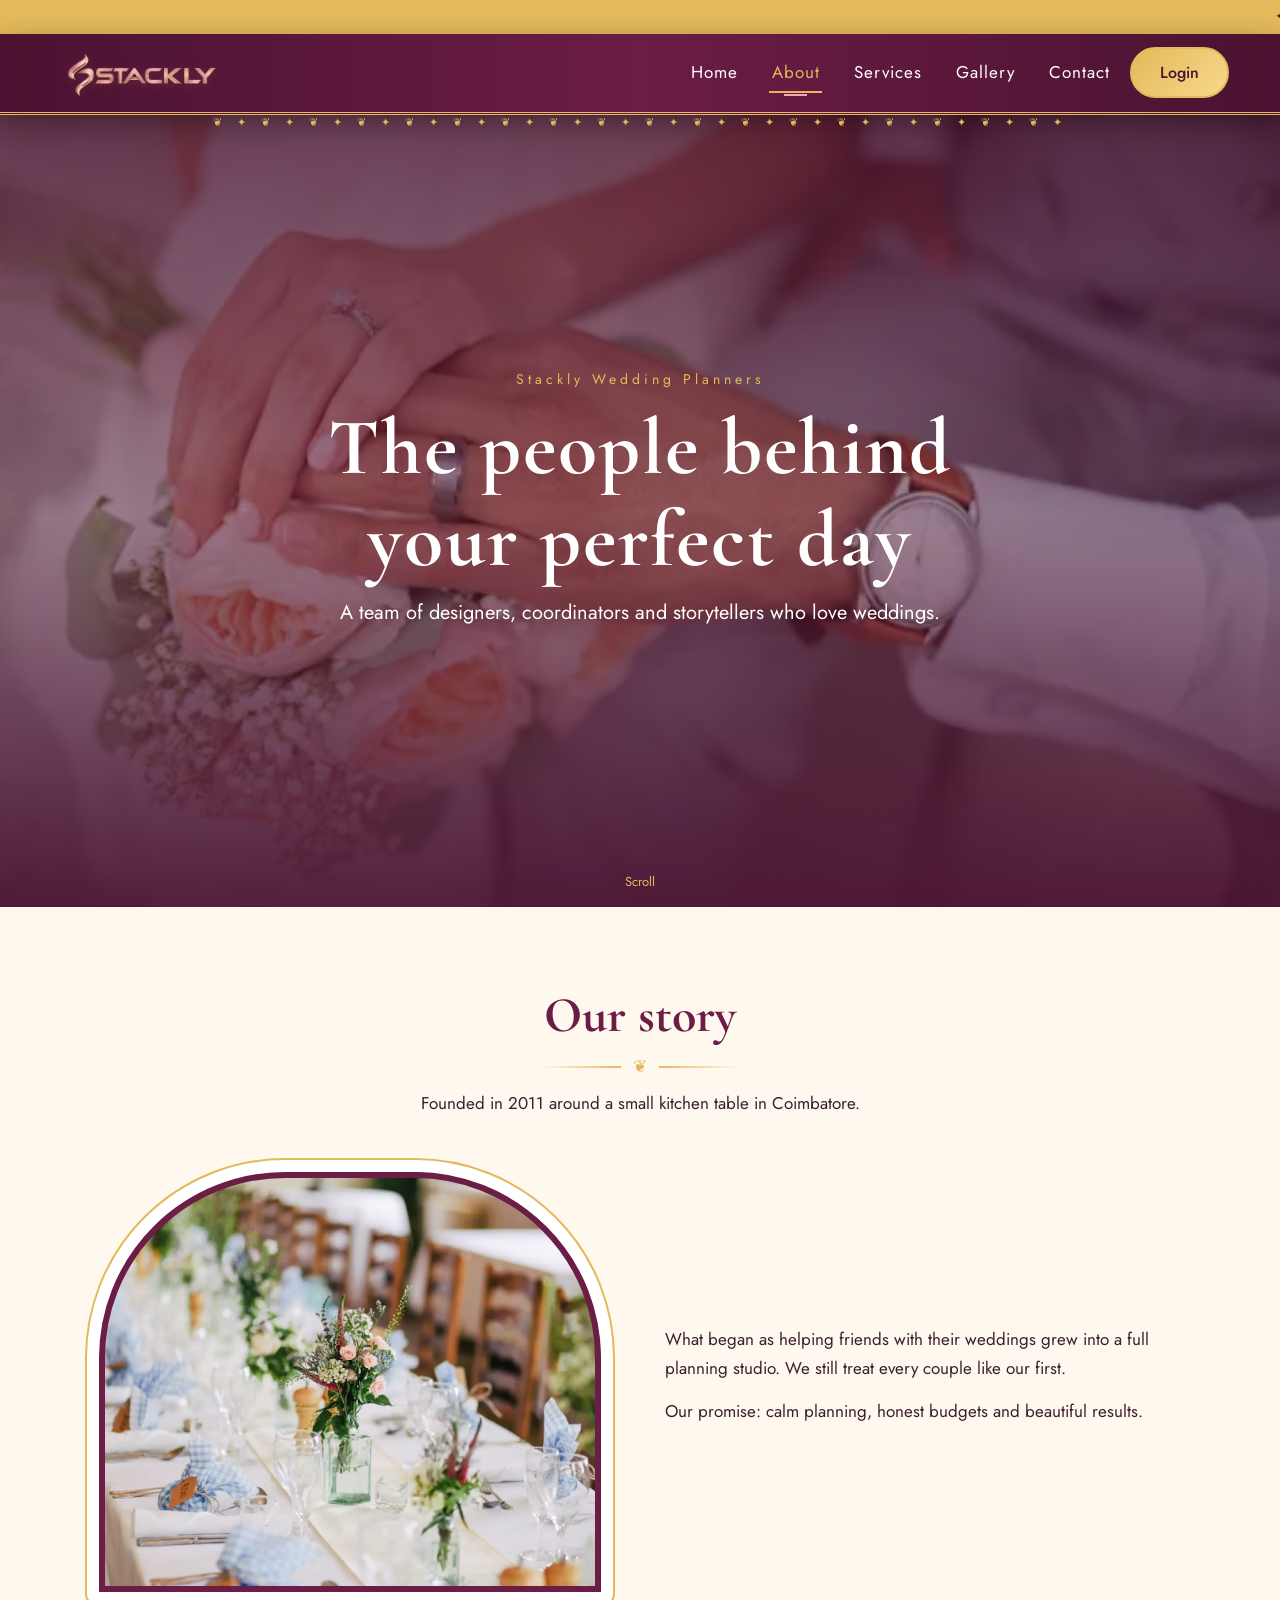
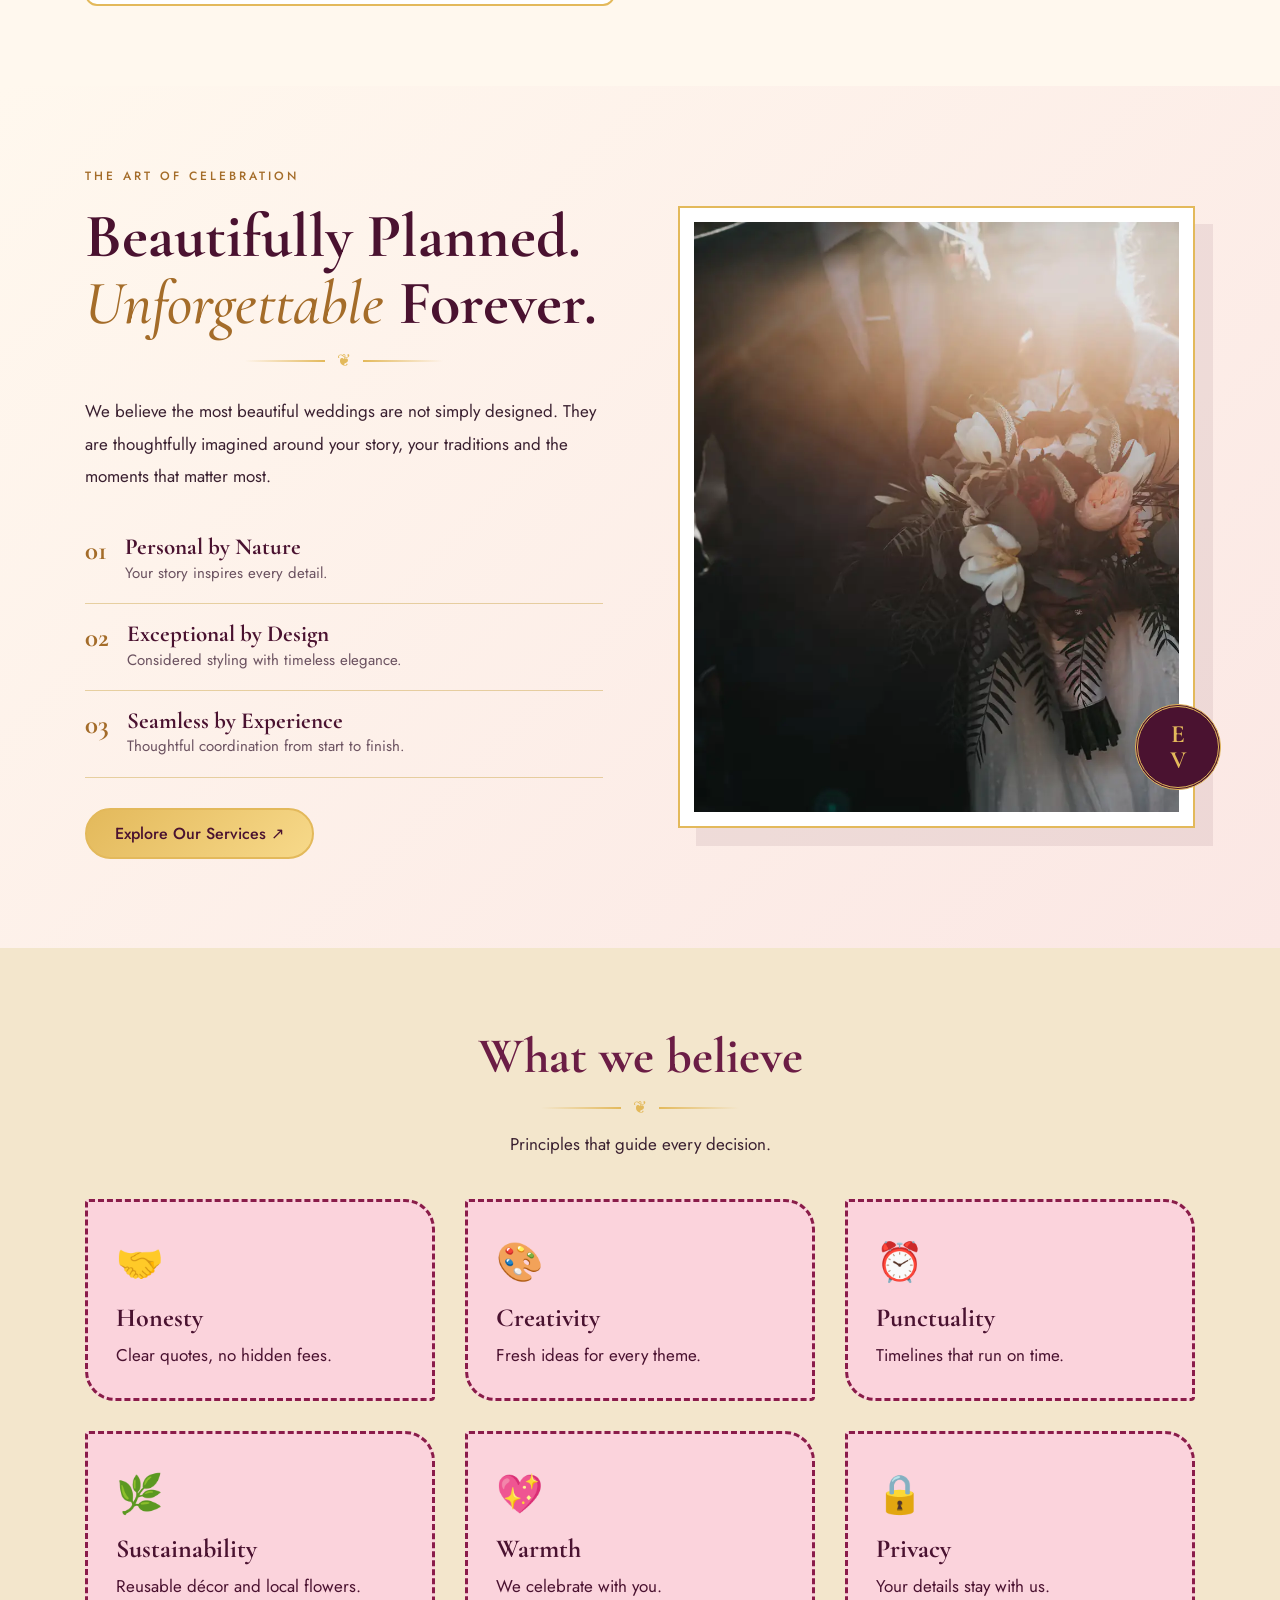
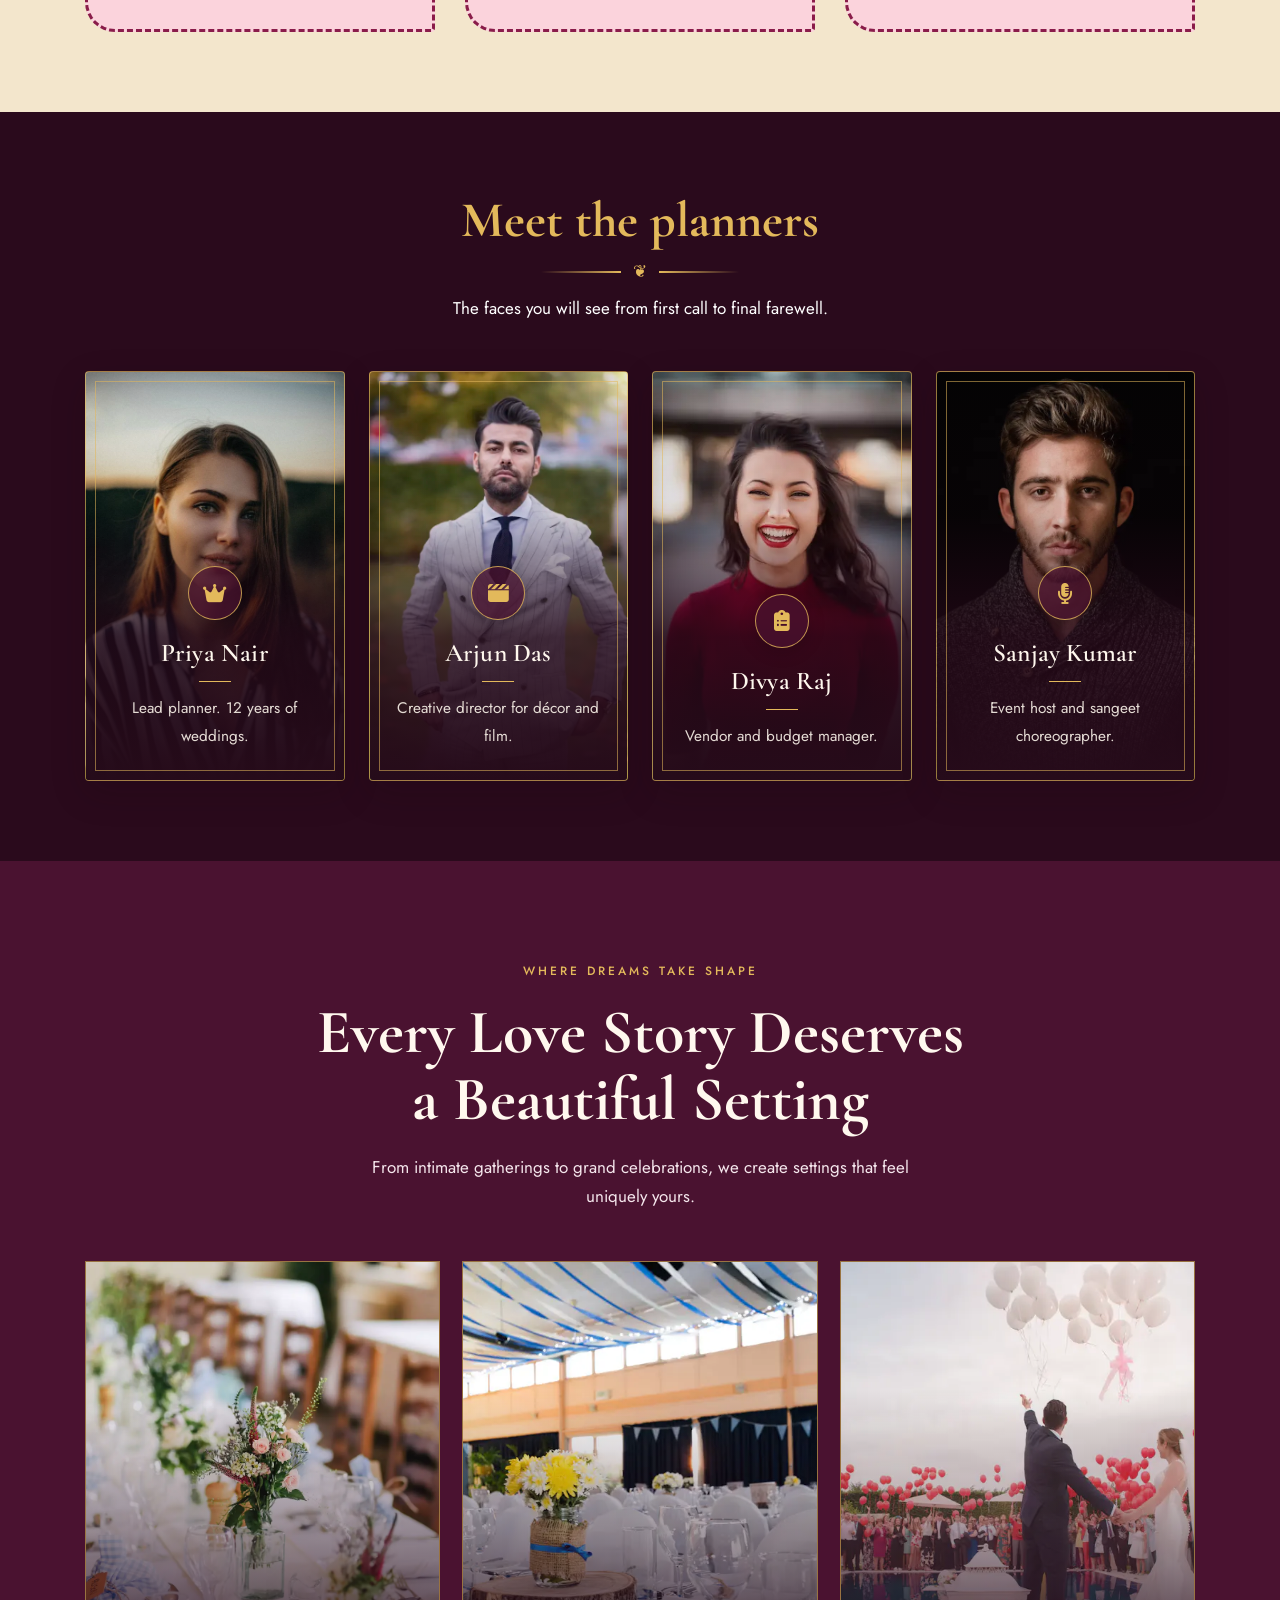
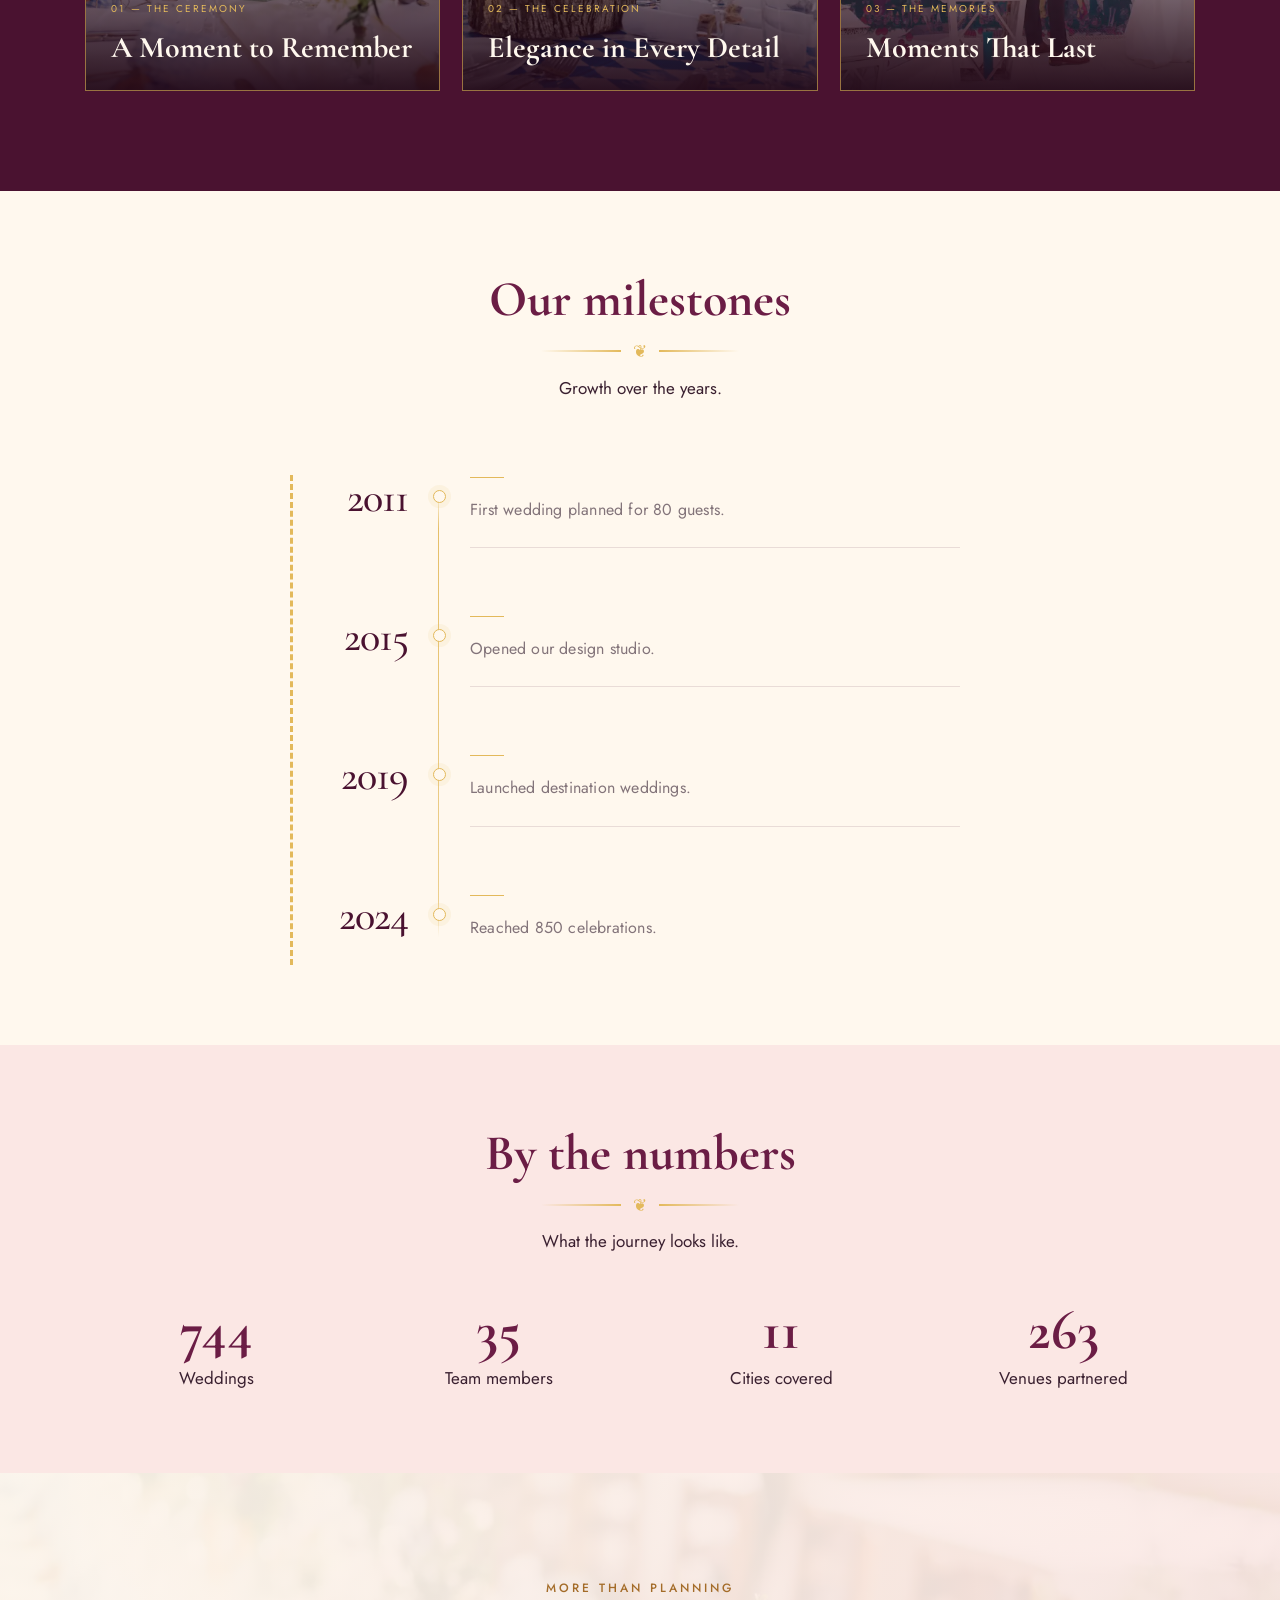
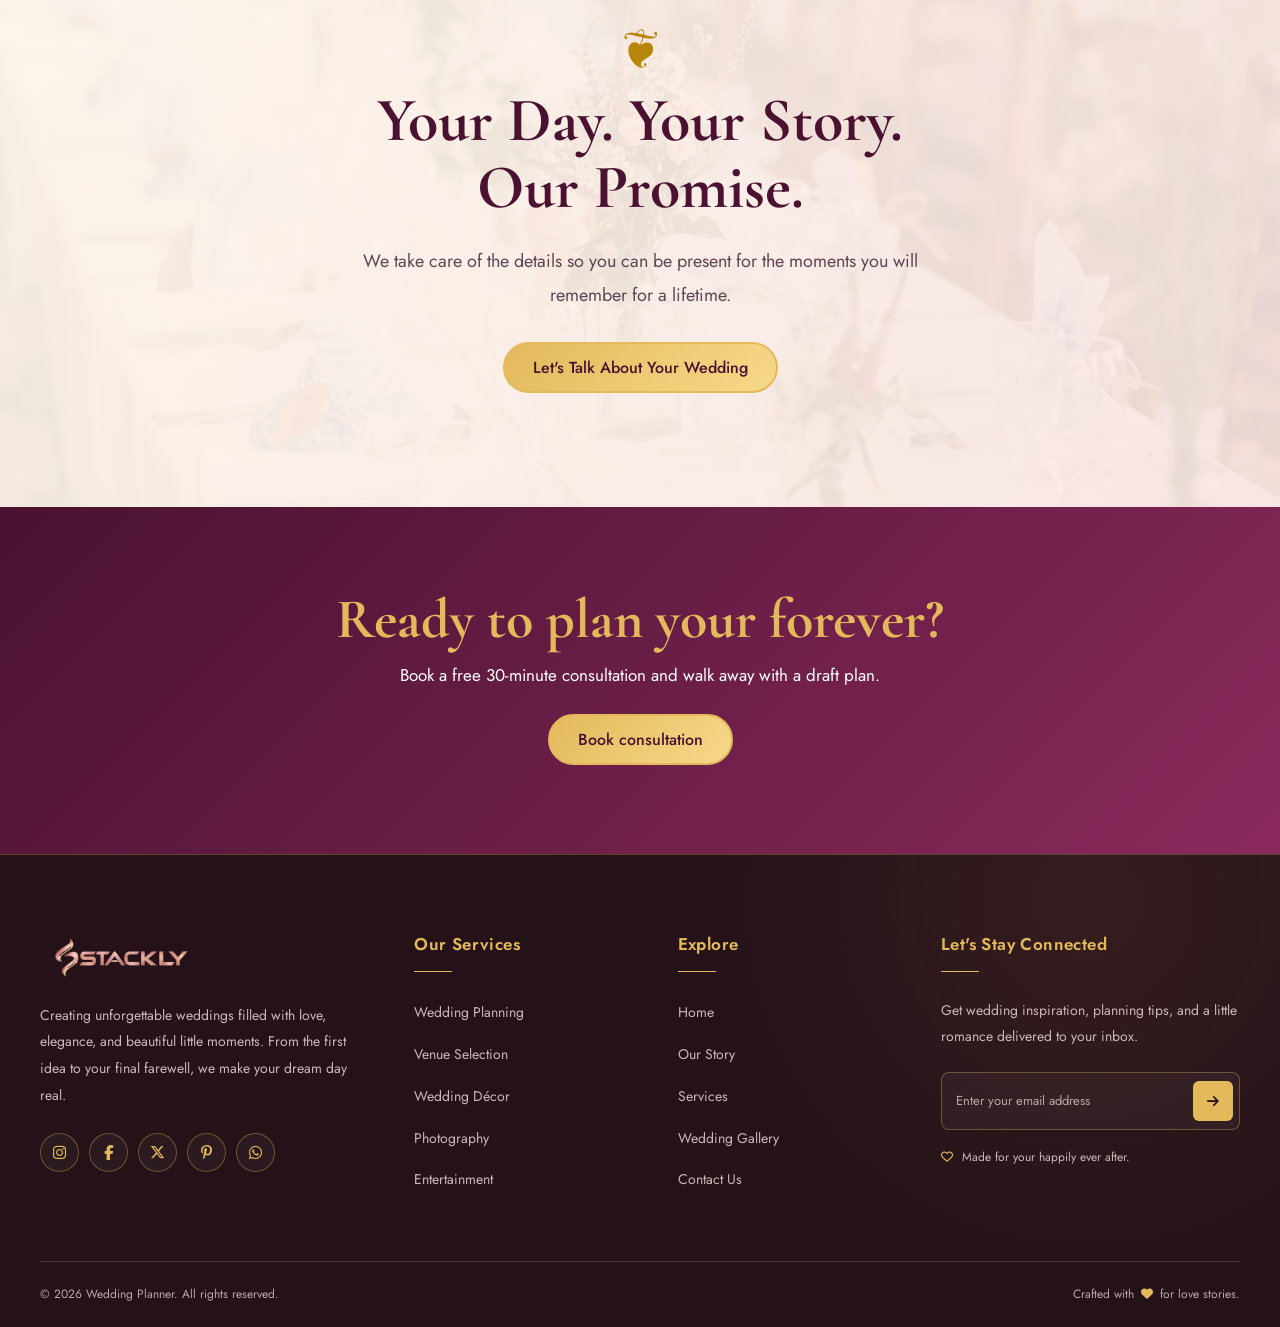
==== commit f9b59b9e: "." ====
--- a/about.html
+++ b/about.html
@@ -167,7 +167,9 @@
         <div class="ev-input-wrap">
           <span class="ev-field-icon">♙</span>
           <input id="name" name="name" type="text"
-                 placeholder="Enter your full name" autocomplete="name" required>
+                 placeholder="Enter your full name" autocomplete="name" 
+                 oninput="this.value=this.value.replace(/[^a-zA-Z\s]/g,'')" 
+                 required>
         </div>
       </div>
 
@@ -231,7 +233,7 @@
 
     <main>
 
-<!-- ======================================================== -->
+<!-- =============================== HERO ============================ -->
 
       <section class="hero">
         <div class="hero-img">
